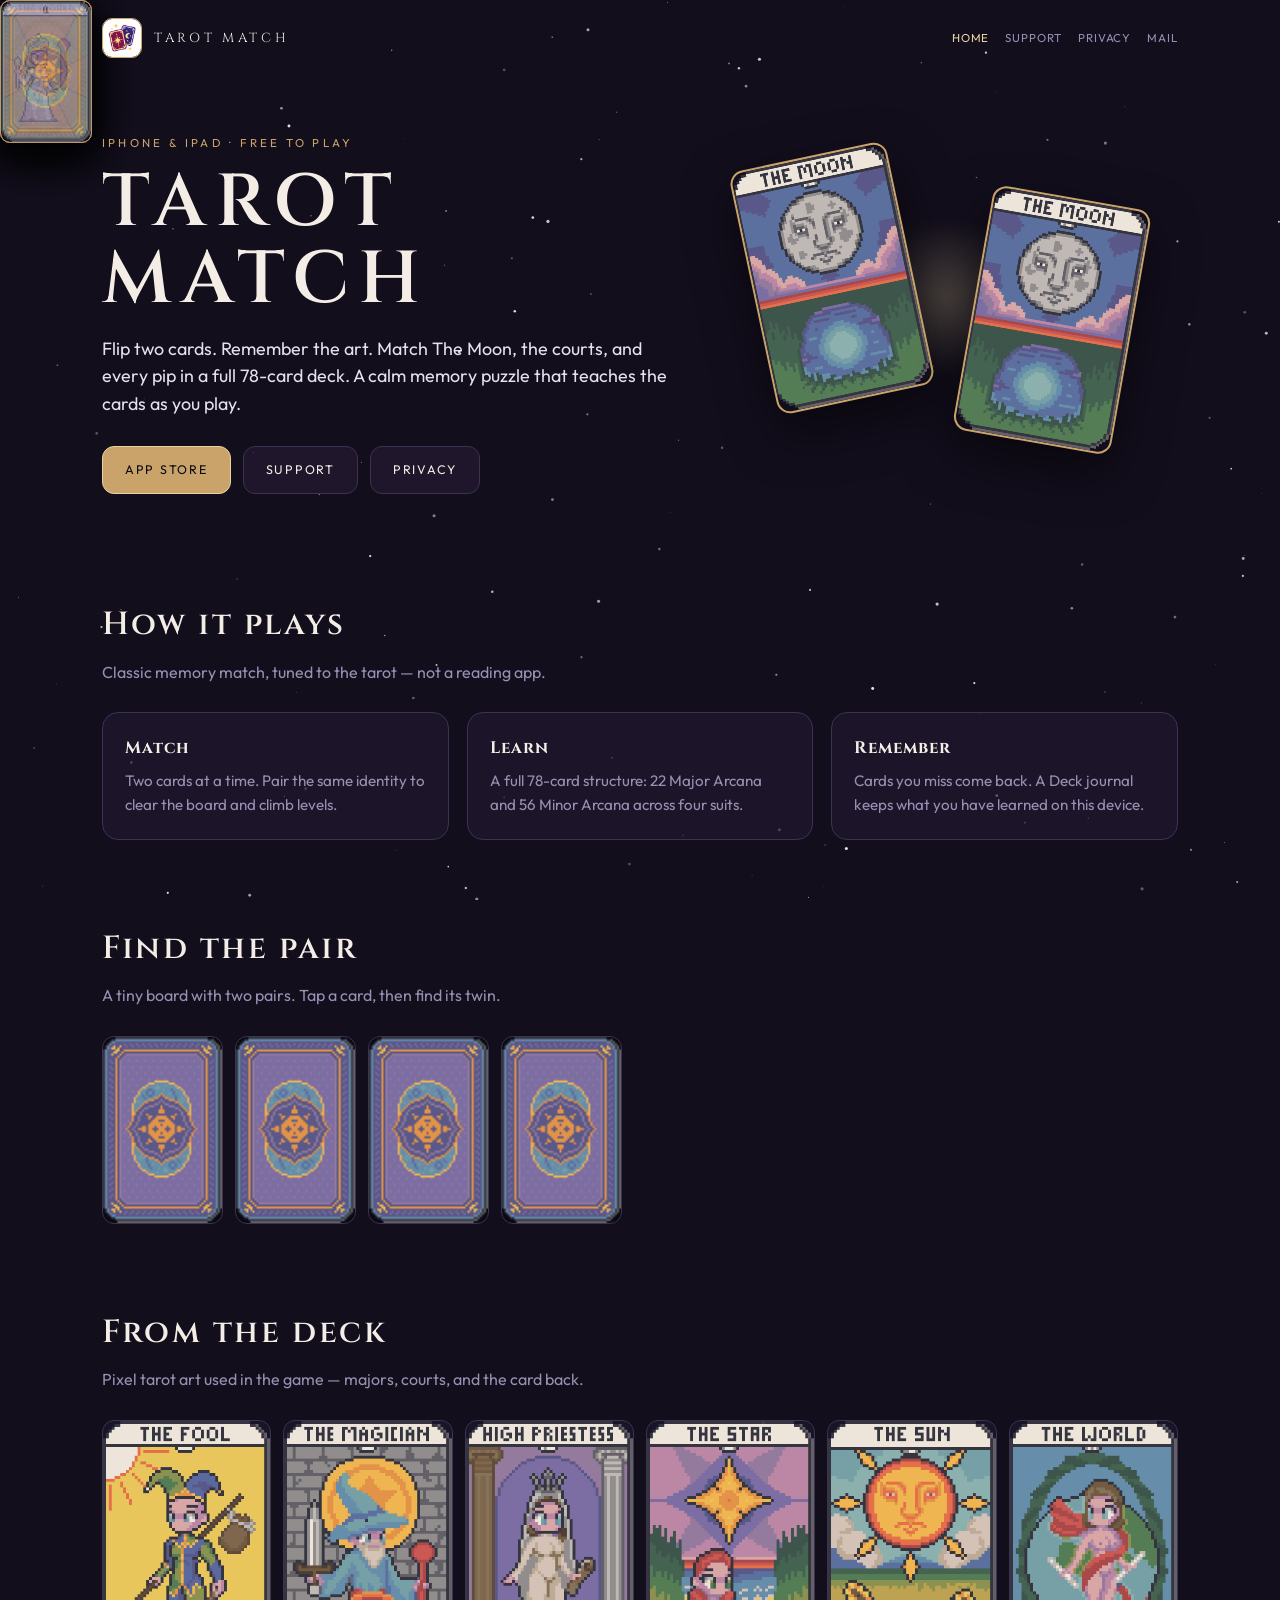
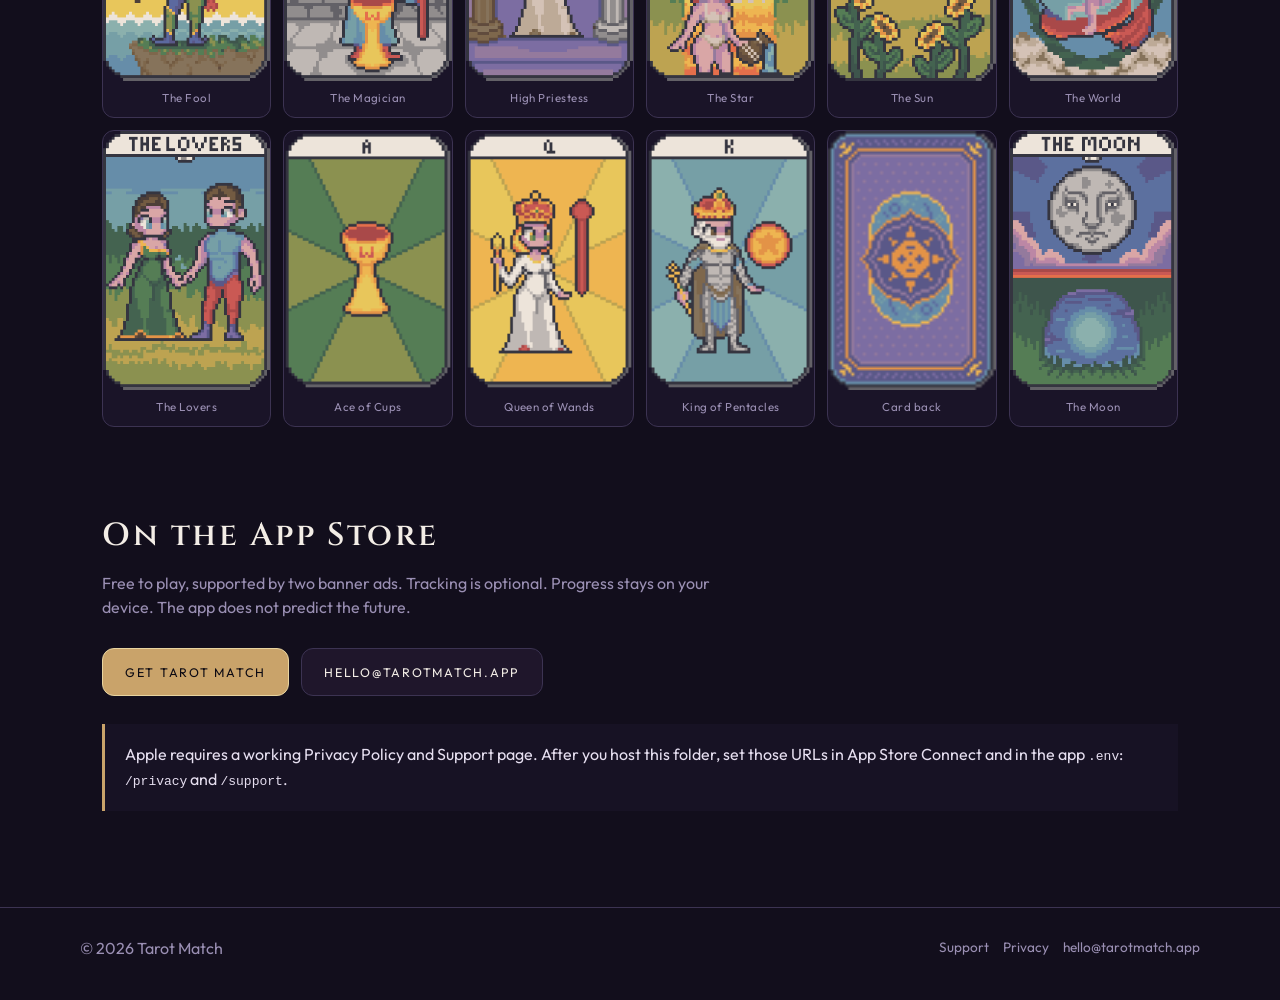
==== index.html @ 66c136fa "first commit" ====
<!DOCTYPE html>
<html lang="en" data-root="." data-page="home">
  <head>
    <meta charset="utf-8" />
    <meta name="viewport" content="width=device-width, initial-scale=1" />
    <title>Tarot Match — memory matching with a full tarot deck</title>
    <meta
      name="description"
      content="Tarot Match is a quiet memory game. Flip, remember, and pair a full 78-card tarot deck. Not fortune-telling."
    />
    <link rel="icon" href="assets/favicon.png" />
    <link rel="preconnect" href="https://fonts.googleapis.com" />
    <link rel="preconnect" href="https://fonts.gstatic.com" crossorigin />
    <link
      href="https://fonts.googleapis.com/css2?family=Cinzel:wght@500;700&family=Outfit:wght@400;500;600&display=swap"
      rel="stylesheet"
    />
    <link rel="stylesheet" href="css/style.css" />
  </head>
  <body>
    <div class="sky" aria-hidden="true">
      <canvas id="starfield"></canvas>
    </div>
    <div class="cards-sky" data-fly aria-hidden="true"></div>

    <div class="wrap">
      <header data-header></header>

      <main>
        <section class="hero">
          <div>
            <p class="kicker">iPhone &amp; iPad · free to play</p>
            <h1>TAROT MATCH</h1>
            <p class="lede">
              Flip two cards. Remember the art. Match The Moon, the courts, and every pip in a full
              78-card deck. A calm memory puzzle that teaches the cards as you play.
            </p>
            <div class="actions">
              <a class="btn btn-primary" data-app-store href="#download">App Store</a>
              <a class="btn btn-ghost" href="support/">Support</a>
              <a class="btn btn-ghost" href="privacy/">Privacy</a>
            </div>
          </div>
          <div class="hero-stage" aria-hidden="true">
            <div class="pair-glow"></div>
            <div class="pair pair-left">
              <img src="assets/cards/18_the_moon.png" alt="" />
            </div>
            <div class="pair pair-right">
              <img src="assets/cards/18_the_moon.png" alt="" />
            </div>
          </div>
        </section>

        <section class="section" id="play">
          <h2>How it plays</h2>
          <p class="sub">Classic memory match, tuned to the tarot — not a reading app.</p>
          <div class="grid-3">
            <article class="card-panel">
              <h3>Match</h3>
              <p>Two cards at a time. Pair the same identity to clear the board and climb levels.</p>
            </article>
            <article class="card-panel">
              <h3>Learn</h3>
              <p>A full 78-card structure: 22 Major Arcana and 56 Minor Arcana across four suits.</p>
            </article>
            <article class="card-panel">
              <h3>Remember</h3>
              <p>Cards you miss come back. A Deck journal keeps what you have learned on this device.</p>
            </article>
          </div>
        </section>

        <section class="section" id="try">
          <h2>Find the pair</h2>
          <p class="sub">A tiny board with two pairs. Tap a card, then find its twin.</p>
          <div class="board" data-board></div>
        </section>

        <section class="section" id="deck">
          <h2>From the deck</h2>
          <p class="sub">Pixel tarot art used in the game — majors, courts, and the card back.</p>
          <div class="gallery">
            <figure>
              <img src="assets/cards/0_the_fool.png" alt="The Fool" />
              <figcaption>The Fool</figcaption>
            </figure>
            <figure>
              <img src="assets/cards/1_the_magician.png" alt="The Magician" />
              <figcaption>The Magician</figcaption>
            </figure>
            <figure>
              <img src="assets/cards/2_high_priestess.png" alt="The High Priestess" />
              <figcaption>High Priestess</figcaption>
            </figure>
            <figure>
              <img src="assets/cards/17_the_star.png" alt="The Star" />
              <figcaption>The Star</figcaption>
            </figure>
            <figure>
              <img src="assets/cards/19_the_sun.png" alt="The Sun" />
              <figcaption>The Sun</figcaption>
            </figure>
            <figure>
              <img src="assets/cards/21_the_world.png" alt="The World" />
              <figcaption>The World</figcaption>
            </figure>
            <figure>
              <img src="assets/cards/6_the_lovers.png" alt="The Lovers" />
              <figcaption>The Lovers</figcaption>
            </figure>
            <figure>
              <img src="assets/cards/ace_of_cups.png" alt="Ace of Cups" />
              <figcaption>Ace of Cups</figcaption>
            </figure>
            <figure>
              <img src="assets/cards/queen_of_wands.png" alt="Queen of Wands" />
              <figcaption>Queen of Wands</figcaption>
            </figure>
            <figure>
              <img src="assets/cards/king_of_pentacles.png" alt="King of Pentacles" />
              <figcaption>King of Pentacles</figcaption>
            </figure>
            <figure>
              <img src="assets/cards/22_card_back.png" alt="Card back" />
              <figcaption>Card back</figcaption>
            </figure>
            <figure>
              <img src="assets/cards/18_the_moon.png" alt="The Moon" />
              <figcaption>The Moon</figcaption>
            </figure>
          </div>
        </section>

        <section class="section" id="download">
          <h2>On the App Store</h2>
          <p class="sub">
            Free to play, supported by two banner ads. Tracking is optional. Progress stays on your
            device. The app does not predict the future.
          </p>
          <div class="actions">
            <a class="btn btn-primary" data-app-store href="#download">Get Tarot Match</a>
            <a class="btn btn-ghost" href="mailto:hello@tarotmatch.app" data-email>hello@tarotmatch.app</a>
          </div>
          <div class="note">
            Apple requires a working Privacy Policy and Support page. After you host this folder,
            set those URLs in App Store Connect and in the app <code>.env</code>:
            <code>/privacy</code> and <code>/support</code>.
          </div>
        </section>
      </main>

      <footer data-footer></footer>
    </div>

    <script src="js/config.js"></script>
    <script src="js/chrome.js"></script>
    <script src="js/sky.js"></script>
    <script src="js/board.js"></script>
  </body>
</html>
---- css/style.css ----
:root {
  --bg: #120e1c;
  --veil: #1a1428;
  --surface: #241b33;
  --cream: #f3ede6;
  --moon: #e6dff0;
  --muted: #9a8fb3;
  --accent: #c9a36a;
  --spark: #e8d4a0;
  --ember: #c9847a;
  --line: #3c3352;
  --ink: #0b0912;
  --max: 1120px;
}

*,
*::before,
*::after {
  box-sizing: border-box;
}

html,
body {
  margin: 0;
  min-height: 100%;
  background: var(--bg);
  color: var(--cream);
  font-family: Outfit, 'Segoe UI', sans-serif;
  line-height: 1.55;
}

body {
  overflow-x: hidden;
}

img {
  max-width: 100%;
  display: block;
}

a {
  color: var(--accent);
  text-decoration: none;
}

a:hover {
  color: var(--spark);
}

.sky,
.cards-sky {
  position: fixed;
  inset: 0;
  pointer-events: none;
  z-index: 0;
}

#starfield {
  width: 100%;
  height: 100%;
  display: block;
}

.fly-card {
  position: absolute;
  width: min(18vw, 92px);
  aspect-ratio: 232 / 360;
  border-radius: 10px;
  overflow: hidden;
  border: 1px solid rgba(201, 163, 106, 0.45);
  box-shadow: 0 12px 40px rgba(0, 0, 0, 0.45);
  opacity: 0.55;
  animation: drift linear infinite;
}

.fly-card img {
  width: 100%;
  height: 100%;
  object-fit: cover;
}

.fly-card.match-a,
.fly-card.match-b {
  opacity: 0.95;
  z-index: 2;
  animation: none;
  transition: transform 1.1s cubic-bezier(0.22, 1, 0.36, 1), filter 0.4s ease;
}

.fly-card.paired {
  filter: drop-shadow(0 0 18px rgba(232, 212, 160, 0.85));
}

@keyframes drift {
  from {
    transform: translate3d(var(--x), 110vh, 0) rotate(var(--r0));
  }
  to {
    transform: translate3d(calc(var(--x) + var(--dx)), -24vh, 0) rotate(var(--r1));
  }
}

.wrap {
  position: relative;
  z-index: 1;
}

.nav {
  display: flex;
  align-items: center;
  justify-content: space-between;
  gap: 16px;
  max-width: var(--max);
  margin: 0 auto;
  padding: 18px 22px;
}

.brand {
  display: flex;
  align-items: center;
  gap: 12px;
  color: var(--cream);
  letter-spacing: 0.28em;
  font-family: Cinzel, Georgia, serif;
  font-size: 0.82rem;
}

.brand img {
  width: 40px;
  height: 40px;
  border-radius: 10px;
  border: 1px solid var(--accent);
}

.nav-links {
  display: flex;
  flex-wrap: wrap;
  justify-content: flex-end;
  gap: 8px 16px;
  font-size: 0.9rem;
}

.nav-links a {
  color: var(--muted);
  letter-spacing: 0.08em;
  text-transform: uppercase;
  font-size: 0.72rem;
}

.nav-links a:hover,
.nav-links a.is-active {
  color: var(--spark);
}

.hero {
  max-width: var(--max);
  margin: 0 auto;
  padding: 28px 22px 64px;
  display: grid;
  grid-template-columns: 1.1fr 0.9fr;
  gap: 48px;
  align-items: center;
}

.kicker {
  color: var(--accent);
  letter-spacing: 0.28em;
  text-transform: uppercase;
  font-size: 0.72rem;
  margin: 0 0 12px;
}

h1,
h2,
.serif {
  font-family: Cinzel, Georgia, serif;
  font-weight: 600;
}

h1 {
  font-size: clamp(2.4rem, 7vw, 4.6rem);
  letter-spacing: 0.12em;
  line-height: 1.05;
  margin: 0 0 16px;
}

.lede {
  color: var(--moon);
  font-size: 1.12rem;
  max-width: 36rem;
  margin: 0 0 28px;
}

.actions {
  display: flex;
  flex-wrap: wrap;
  gap: 12px;
}

.btn {
  display: inline-flex;
  align-items: center;
  justify-content: center;
  min-height: 48px;
  padding: 0 22px;
  border-radius: 12px;
  border: 1px solid var(--line);
  letter-spacing: 0.14em;
  text-transform: uppercase;
  font-size: 0.78rem;
}

.btn-primary {
  background: var(--accent);
  color: var(--ink);
  border-color: var(--spark);
}

.btn-primary:hover {
  color: var(--ink);
  filter: brightness(1.06);
}

.btn-ghost {
  background: rgba(36, 27, 51, 0.72);
  color: var(--cream);
}

.hero-stage {
  position: relative;
  min-height: 420px;
}

.pair {
  position: absolute;
  width: min(42%, 160px);
  aspect-ratio: 232 / 360;
  border-radius: 14px;
  overflow: hidden;
  border: 2px solid var(--accent);
  box-shadow: 0 20px 50px rgba(0, 0, 0, 0.5);
}

.pair img {
  width: 100%;
  height: 100%;
  object-fit: cover;
}

.pair-left {
  left: 8%;
  top: 12%;
  transform: rotate(-12deg);
  animation: floaty 5.5s ease-in-out infinite;
}

.pair-right {
  right: 10%;
  top: 22%;
  transform: rotate(10deg);
  animation: floaty 6.2s ease-in-out infinite reverse;
}

.pair-glow {
  position: absolute;
  left: 50%;
  top: 46%;
  width: 160px;
  height: 160px;
  transform: translate(-50%, -50%);
  background: radial-gradient(circle, rgba(232, 212, 160, 0.28), transparent 70%);
  filter: blur(8px);
}

@keyframes floaty {
  0%,
  100% {
    translate: 0 0;
  }
  50% {
    translate: 0 -12px;
  }
}

.section {
  max-width: var(--max);
  margin: 0 auto;
  padding: 12px 22px 72px;
}

.section h2 {
  font-size: clamp(1.4rem, 3vw, 2rem);
  letter-spacing: 0.08em;
  margin: 0 0 10px;
}

.section p.sub {
  color: var(--muted);
  margin: 0 0 28px;
  max-width: 40rem;
}

.grid-3 {
  display: grid;
  grid-template-columns: repeat(3, 1fr);
  gap: 18px;
}

.card-panel {
  background: rgba(36, 27, 51, 0.62);
  border: 1px solid var(--line);
  border-radius: 16px;
  padding: 22px;
}

.card-panel h3 {
  margin: 0 0 8px;
  font-family: Cinzel, Georgia, serif;
  letter-spacing: 0.06em;
  font-size: 1.05rem;
}

.card-panel p {
  margin: 0;
  color: var(--muted);
  font-size: 0.95rem;
}

.gallery {
  display: grid;
  grid-template-columns: repeat(6, 1fr);
  gap: 12px;
}

.gallery figure {
  margin: 0;
  border-radius: 12px;
  overflow: hidden;
  border: 1px solid var(--line);
  background: var(--veil);
}

.gallery img {
  width: 100%;
  aspect-ratio: 232 / 360;
  object-fit: cover;
}

.gallery figcaption {
  padding: 8px 8px 10px;
  text-align: center;
  color: var(--muted);
  font-size: 0.72rem;
  letter-spacing: 0.04em;
}

.board {
  display: grid;
  grid-template-columns: repeat(4, minmax(0, 1fr));
  gap: 12px;
  max-width: 520px;
}

.tile {
  aspect-ratio: 232 / 360;
  border-radius: 12px;
  overflow: hidden;
  border: 1px solid var(--line);
  background: var(--ink);
  cursor: pointer;
  padding: 0;
}

.tile img {
  width: 100%;
  height: 100%;
  object-fit: cover;
  pointer-events: none;
}

.tile.matched {
  box-shadow: 0 0 0 2px var(--accent);
}

.note {
  margin-top: 28px;
  padding: 18px 20px;
  border-left: 3px solid var(--accent);
  background: rgba(26, 20, 40, 0.7);
  color: var(--moon);
}

.legal {
  max-width: 760px;
  margin: 0 auto;
  padding: 12px 22px 88px;
}

.legal h1 {
  font-size: clamp(1.8rem, 5vw, 2.6rem);
  letter-spacing: 0.08em;
}

.legal h2 {
  margin-top: 2rem;
  font-size: 1.15rem;
  letter-spacing: 0.06em;
}

.legal p,
.legal li {
  color: var(--moon);
}

.legal ul {
  padding-left: 1.2rem;
}

.mail {
  display: inline-block;
  margin-top: 8px;
  padding: 10px 14px;
  border: 1px solid var(--line);
  border-radius: 10px;
  background: var(--surface);
  color: var(--spark);
}

footer {
  border-top: 1px solid var(--line);
  margin-top: 24px;
  padding: 28px 22px 40px;
  color: var(--muted);
}

.foot {
  max-width: var(--max);
  margin: 0 auto;
  display: flex;
  flex-wrap: wrap;
  gap: 12px 24px;
  justify-content: space-between;
  align-items: center;
}

.foot nav {
  display: flex;
  flex-wrap: wrap;
  gap: 14px;
}

.foot a {
  color: var(--muted);
  font-size: 0.85rem;
}

@media (max-width: 860px) {
  .hero,
  .grid-3 {
    grid-template-columns: 1fr;
  }

  .hero-stage {
    min-height: 300px;
    order: -1;
  }

  .gallery {
    grid-template-columns: repeat(3, 1fr);
  }

  .board {
    grid-template-columns: repeat(4, 1fr);
    max-width: 100%;
  }
}

@media (max-width: 520px) {
  .nav {
    flex-direction: column;
    align-items: flex-start;
  }

  .gallery {
    grid-template-columns: repeat(2, 1fr);
  }

  .fly-card {
    width: 58px;
  }
}

@media (prefers-reduced-motion: reduce) {
  .fly-card,
  .pair-left,
  .pair-right {
    animation: none !important;
  }
}
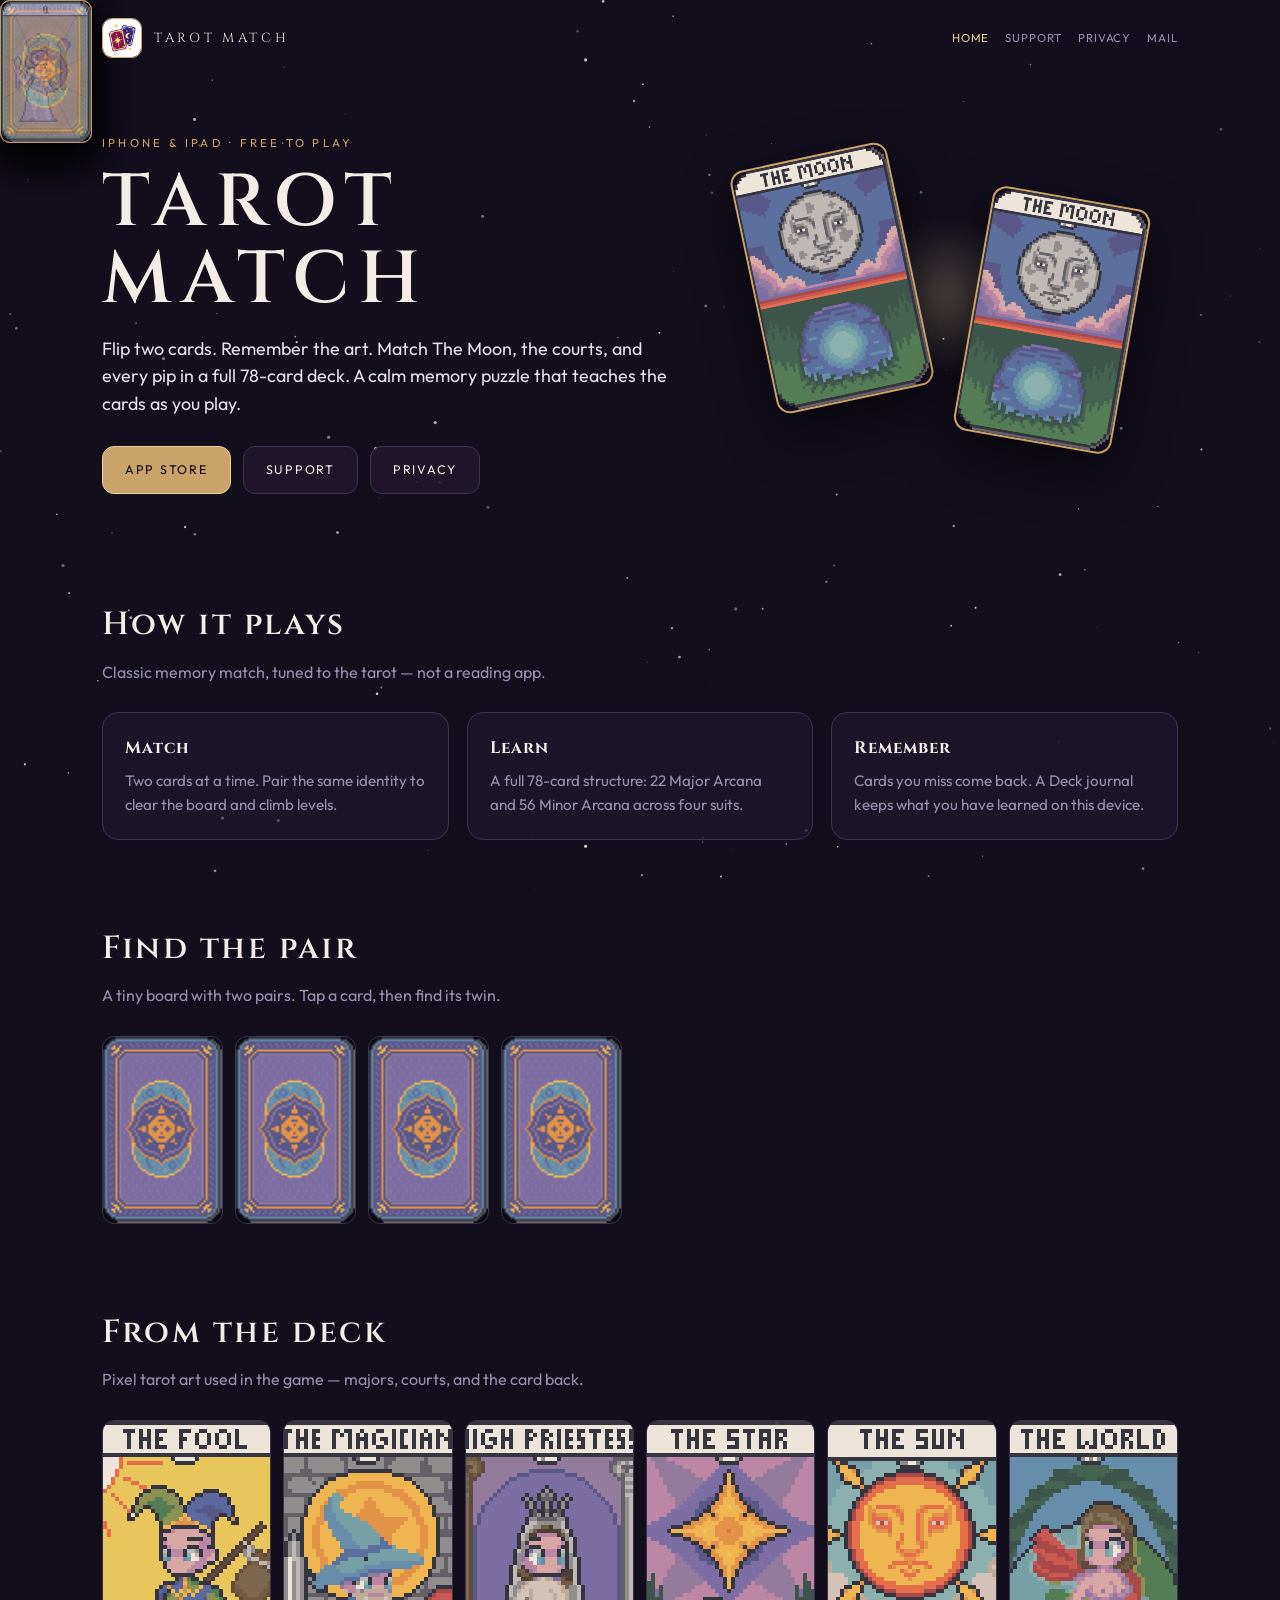
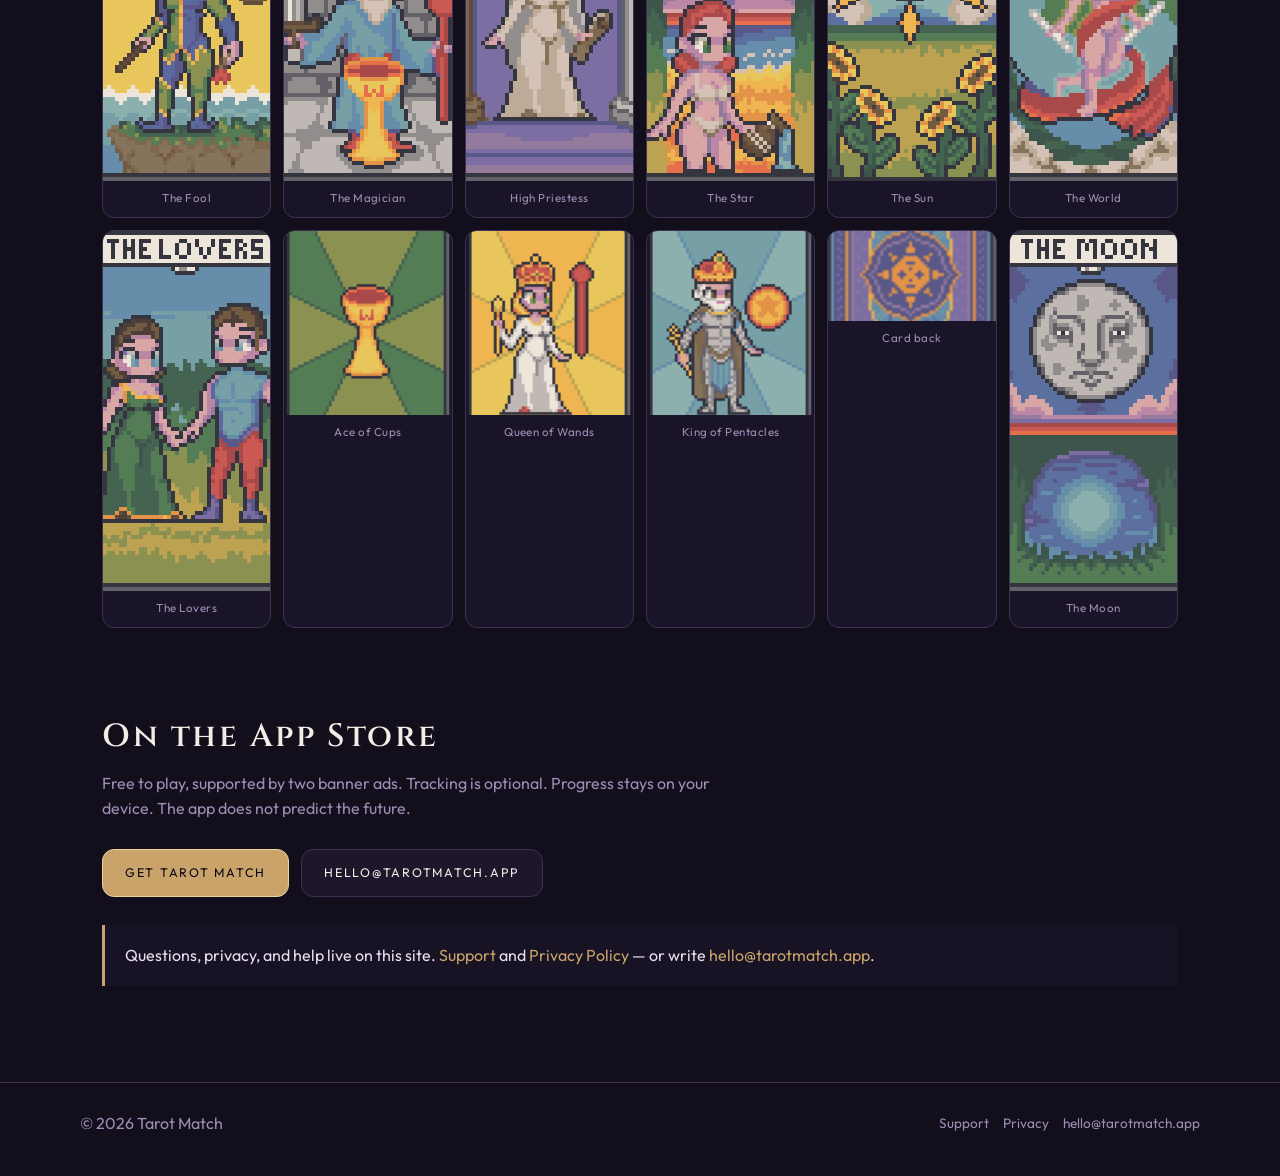
==== commit 33895b6d: "commit 2" ====
--- a/index.html
+++ b/index.html
@@ -3,12 +3,39 @@
   <head>
     <meta charset="utf-8" />
     <meta name="viewport" content="width=device-width, initial-scale=1" />
-    <title>Tarot Match — memory matching with a full tarot deck</title>
+    <title>Tarot Match — 78-card tarot memory game for iPhone</title>
     <meta
       name="description"
-      content="Tarot Match is a quiet memory game. Flip, remember, and pair a full 78-card tarot deck. Not fortune-telling."
-    />
-    <link rel="icon" href="assets/favicon.png" />
+      content="Tarot Match is a free iOS memory game. Flip two cards, remember the art, and match a full 78-card tarot deck. Not fortune-telling. Progress stays on your device."
+    />
+    <meta name="robots" content="index,follow,max-image-preview:large" />
+    <meta name="author" content="Tarot Match" />
+    <meta name="theme-color" content="#120E1C" />
+    <meta name="application-name" content="Tarot Match" />
+    <meta name="apple-mobile-web-app-title" content="Tarot Match" />
+    <link rel="canonical" href="https://tarotmatch-iota.vercel.app/" />
+    <link rel="icon" href="https://tarotmatch-iota.vercel.app/assets/favicon.png" type="image/png" sizes="482x485" />
+    <link rel="apple-touch-icon" href="https://tarotmatch-iota.vercel.app/assets/icon.png" />
+    <meta property="og:type" content="website" />
+    <meta property="og:site_name" content="Tarot Match" />
+    <meta property="og:locale" content="en_US" />
+    <meta property="og:url" content="https://tarotmatch-iota.vercel.app/" />
+    <meta property="og:title" content="Tarot Match — 78-card tarot memory game for iPhone" />
+    <meta
+      property="og:description"
+      content="Flip, remember, and pair majors, courts, and pips. A calm iOS memory puzzle that teaches the tarot as you play."
+    />
+    <meta property="og:image" content="https://tarotmatch-iota.vercel.app/assets/icon.png" />
+    <meta property="og:image:alt" content="Tarot Match app icon" />
+    <meta property="og:image:width" content="482" />
+    <meta property="og:image:height" content="485" />
+    <meta name="twitter:card" content="summary" />
+    <meta name="twitter:title" content="Tarot Match — 78-card tarot memory game" />
+    <meta
+      name="twitter:description"
+      content="Free iOS memory matching with a full tarot deck. Not a reading app."
+    />
+    <meta name="twitter:image" content="https://tarotmatch-iota.vercel.app/assets/icon.png" />
     <link rel="preconnect" href="https://fonts.googleapis.com" />
     <link rel="preconnect" href="https://fonts.gstatic.com" crossorigin />
     <link
@@ -16,6 +43,39 @@
       rel="stylesheet"
     />
     <link rel="stylesheet" href="css/style.css" />
+    <script type="application/ld+json">
+      {
+        "@context": "https://schema.org",
+        "@graph": [
+          {
+            "@type": "WebSite",
+            "name": "Tarot Match",
+            "url": "https://tarotmatch-iota.vercel.app/",
+            "description": "Official site for Tarot Match, a free iOS memory game with a full 78-card tarot deck.",
+            "publisher": { "@id": "https://tarotmatch-iota.vercel.app/#org" }
+          },
+          {
+            "@type": "Organization",
+            "@id": "https://tarotmatch-iota.vercel.app/#org",
+            "name": "Tarot Match",
+            "url": "https://tarotmatch-iota.vercel.app/",
+            "email": "hello@tarotmatch.app",
+            "logo": "https://tarotmatch-iota.vercel.app/assets/icon.png"
+          },
+          {
+            "@type": "SoftwareApplication",
+            "name": "Tarot Match",
+            "applicationCategory": "GameApplication",
+            "operatingSystem": "iOS",
+            "url": "https://tarotmatch-iota.vercel.app/",
+            "image": "https://tarotmatch-iota.vercel.app/assets/icon.png",
+            "description": "A memory matching game that uses a full 78-card tarot deck. Not fortune-telling.",
+            "offers": { "@type": "Offer", "price": "0", "priceCurrency": "USD" },
+            "publisher": { "@id": "https://tarotmatch-iota.vercel.app/#org" }
+          }
+        ]
+      }
+    </script>
   </head>
   <body>
     <div class="sky" aria-hidden="true">
@@ -44,10 +104,10 @@
           <div class="hero-stage" aria-hidden="true">
             <div class="pair-glow"></div>
             <div class="pair pair-left">
-              <img src="assets/cards/18_the_moon.png" alt="" />
+              <img src="assets/cards/18_the_moon.png" alt="" width="232" height="360" />
             </div>
             <div class="pair pair-right">
-              <img src="assets/cards/18_the_moon.png" alt="" />
+              <img src="assets/cards/18_the_moon.png" alt="" width="232" height="360" />
             </div>
           </div>
         </section>
@@ -82,51 +142,51 @@
           <p class="sub">Pixel tarot art used in the game — majors, courts, and the card back.</p>
           <div class="gallery">
             <figure>
-              <img src="assets/cards/0_the_fool.png" alt="The Fool" />
+              <img src="assets/cards/0_the_fool.png" alt="The Fool tarot card from Tarot Match" width="232" height="360" />
               <figcaption>The Fool</figcaption>
             </figure>
             <figure>
-              <img src="assets/cards/1_the_magician.png" alt="The Magician" />
+              <img src="assets/cards/1_the_magician.png" alt="The Magician tarot card from Tarot Match" width="232" height="360" />
               <figcaption>The Magician</figcaption>
             </figure>
             <figure>
-              <img src="assets/cards/2_high_priestess.png" alt="The High Priestess" />
+              <img src="assets/cards/2_high_priestess.png" alt="The High Priestess tarot card from Tarot Match" width="232" height="360" />
               <figcaption>High Priestess</figcaption>
             </figure>
             <figure>
-              <img src="assets/cards/17_the_star.png" alt="The Star" />
+              <img src="assets/cards/17_the_star.png" alt="The Star tarot card from Tarot Match" width="232" height="360" />
               <figcaption>The Star</figcaption>
             </figure>
             <figure>
-              <img src="assets/cards/19_the_sun.png" alt="The Sun" />
+              <img src="assets/cards/19_the_sun.png" alt="The Sun tarot card from Tarot Match" width="232" height="360" />
               <figcaption>The Sun</figcaption>
             </figure>
             <figure>
-              <img src="assets/cards/21_the_world.png" alt="The World" />
+              <img src="assets/cards/21_the_world.png" alt="The World tarot card from Tarot Match" width="232" height="360" />
               <figcaption>The World</figcaption>
             </figure>
             <figure>
-              <img src="assets/cards/6_the_lovers.png" alt="The Lovers" />
+              <img src="assets/cards/6_the_lovers.png" alt="The Lovers tarot card from Tarot Match" width="232" height="360" />
               <figcaption>The Lovers</figcaption>
             </figure>
             <figure>
-              <img src="assets/cards/ace_of_cups.png" alt="Ace of Cups" />
+              <img src="assets/cards/ace_of_cups.png" alt="Ace of Cups tarot card from Tarot Match" width="120" height="184" />
               <figcaption>Ace of Cups</figcaption>
             </figure>
             <figure>
-              <img src="assets/cards/queen_of_wands.png" alt="Queen of Wands" />
+              <img src="assets/cards/queen_of_wands.png" alt="Queen of Wands tarot card from Tarot Match" width="120" height="184" />
               <figcaption>Queen of Wands</figcaption>
             </figure>
             <figure>
-              <img src="assets/cards/king_of_pentacles.png" alt="King of Pentacles" />
+              <img src="assets/cards/king_of_pentacles.png" alt="King of Pentacles tarot card from Tarot Match" width="120" height="184" />
               <figcaption>King of Pentacles</figcaption>
             </figure>
             <figure>
-              <img src="assets/cards/22_card_back.png" alt="Card back" />
+              <img src="assets/cards/22_card_back.png" alt="Tarot Match card back" width="58" height="90" />
               <figcaption>Card back</figcaption>
             </figure>
             <figure>
-              <img src="assets/cards/18_the_moon.png" alt="The Moon" />
+              <img src="assets/cards/18_the_moon.png" alt="The Moon tarot card from Tarot Match" width="232" height="360" />
               <figcaption>The Moon</figcaption>
             </figure>
           </div>
@@ -143,9 +203,12 @@
             <a class="btn btn-ghost" href="mailto:hello@tarotmatch.app" data-email>hello@tarotmatch.app</a>
           </div>
           <div class="note">
-            Apple requires a working Privacy Policy and Support page. After you host this folder,
-            set those URLs in App Store Connect and in the app <code>.env</code>:
-            <code>/privacy</code> and <code>/support</code>.
+            Questions, privacy, and help live on this site.
+            <a href="support/">Support</a>
+            and
+            <a href="privacy/">Privacy Policy</a>
+            — or write
+            <a href="mailto:hello@tarotmatch.app" data-email>hello@tarotmatch.app</a>.
           </div>
         </section>
       </main>
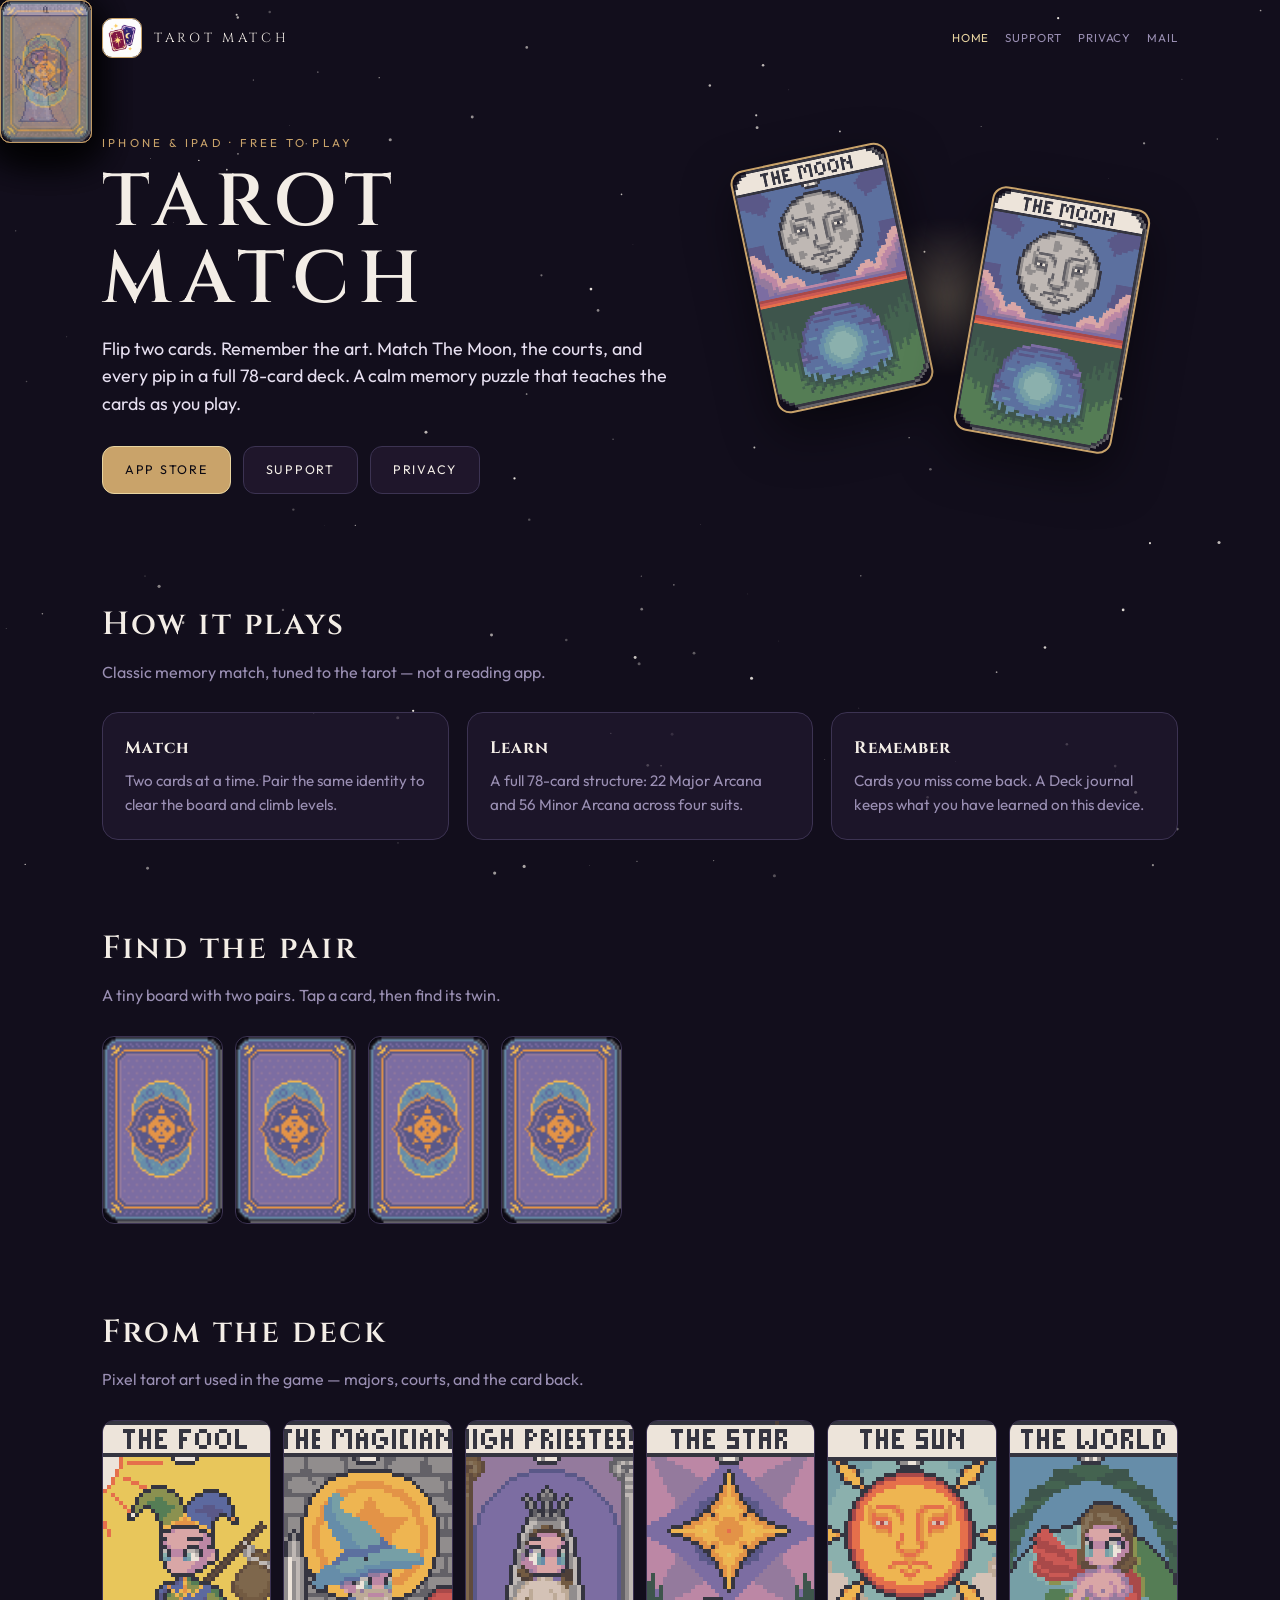
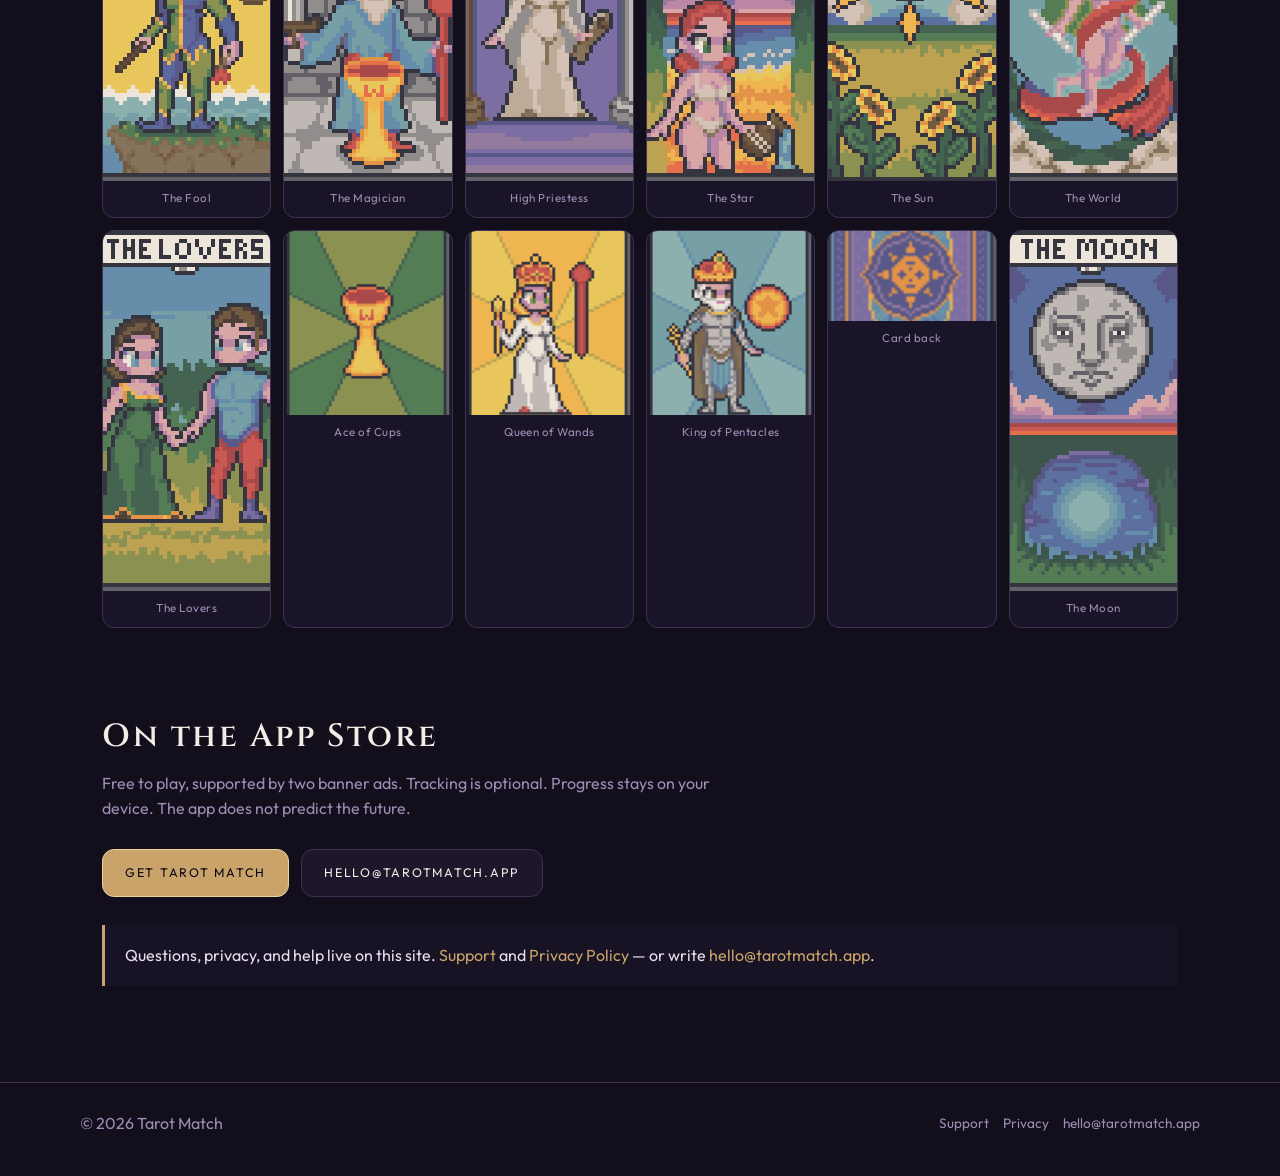
==== commit 4915dff7: "commit 21" ====
--- a/index.html
+++ b/index.html
@@ -59,7 +59,7 @@
             "@id": "https://tarotmatch-iota.vercel.app/#org",
             "name": "Tarot Match",
             "url": "https://tarotmatch-iota.vercel.app/",
-            "email": "hello@tarotmatch.app",
+            "email": "bohdankvtdev@gmail.com",
             "logo": "https://tarotmatch-iota.vercel.app/assets/icon.png"
           },
           {
@@ -200,7 +200,7 @@
           </p>
           <div class="actions">
             <a class="btn btn-primary" data-app-store href="#download">Get Tarot Match</a>
-            <a class="btn btn-ghost" href="mailto:hello@tarotmatch.app" data-email>hello@tarotmatch.app</a>
+            <a class="btn btn-ghost" href="mailto:bohdankvtdev@gmail.com" data-email>bohdankvtdev@gmail.com</a>
           </div>
           <div class="note">
             Questions, privacy, and help live on this site.
@@ -208,7 +208,7 @@
             and
             <a href="privacy/">Privacy Policy</a>
             — or write
-            <a href="mailto:hello@tarotmatch.app" data-email>hello@tarotmatch.app</a>.
+            <a href="mailto:bohdankvtdev@gmail.com" data-email>bohdankvtdev@gmail.com</a>.
           </div>
         </section>
       </main>
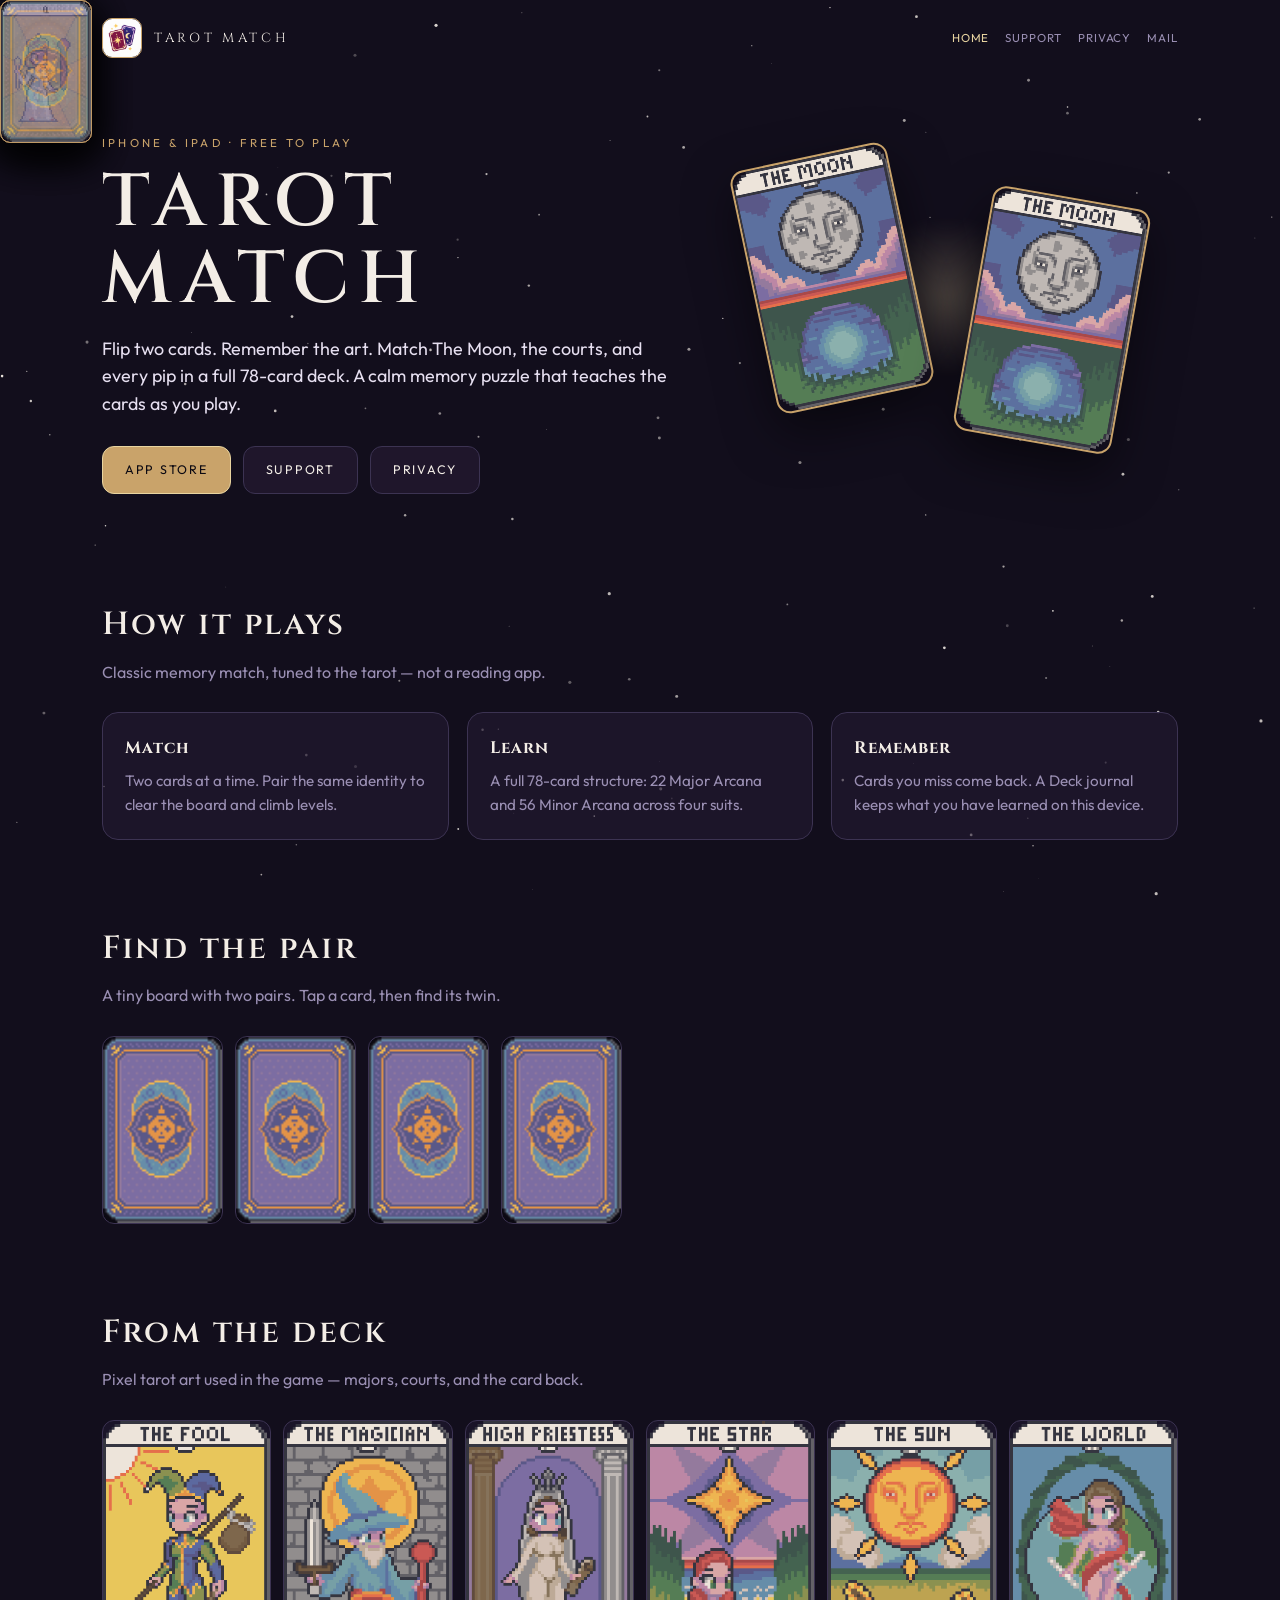
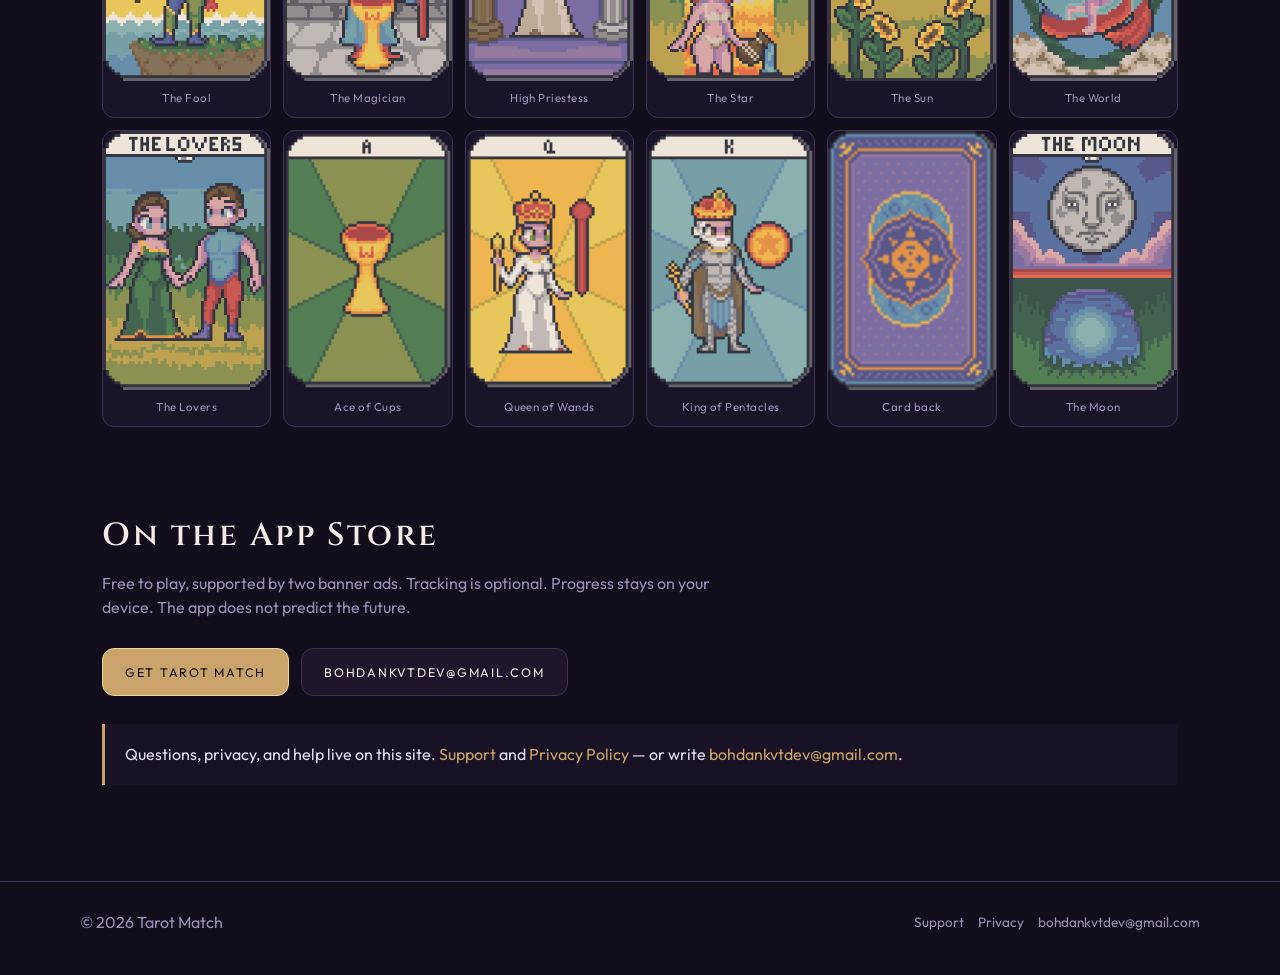
==== commit 293fa3a2: "commit 21345" ====
--- a/index.html
+++ b/index.html
@@ -42,6 +42,7 @@
       href="https://fonts.googleapis.com/css2?family=Cinzel:wght@500;700&family=Outfit:wght@400;500;600&display=swap"
       rel="stylesheet"
     />
+    
     <link rel="stylesheet" href="css/style.css" />
     <script type="application/ld+json">
       {
--- a/css/style.css
+++ b/css/style.css
@@ -35,6 +35,7 @@
 
 img {
   max-width: 100%;
+  height: auto;
   display: block;
 }
 
@@ -328,12 +329,15 @@
 
 .gallery {
   display: grid;
-  grid-template-columns: repeat(6, 1fr);
+  grid-template-columns: repeat(6, minmax(0, 1fr));
   gap: 12px;
 }
 
 .gallery figure {
   margin: 0;
+  min-width: 0;
+  display: flex;
+  flex-direction: column;
   border-radius: 12px;
   overflow: hidden;
   border: 1px solid var(--line);
@@ -342,6 +346,7 @@
 
 .gallery img {
   width: 100%;
+  height: auto;
   aspect-ratio: 232 / 360;
   object-fit: cover;
 }
@@ -466,7 +471,7 @@
   }
 
   .gallery {
-    grid-template-columns: repeat(3, 1fr);
+    grid-template-columns: repeat(3, minmax(0, 1fr));
   }
 
   .board {
@@ -482,7 +487,7 @@
   }
 
   .gallery {
-    grid-template-columns: repeat(2, 1fr);
+    grid-template-columns: repeat(2, minmax(0, 1fr));
   }
 
   .fly-card {
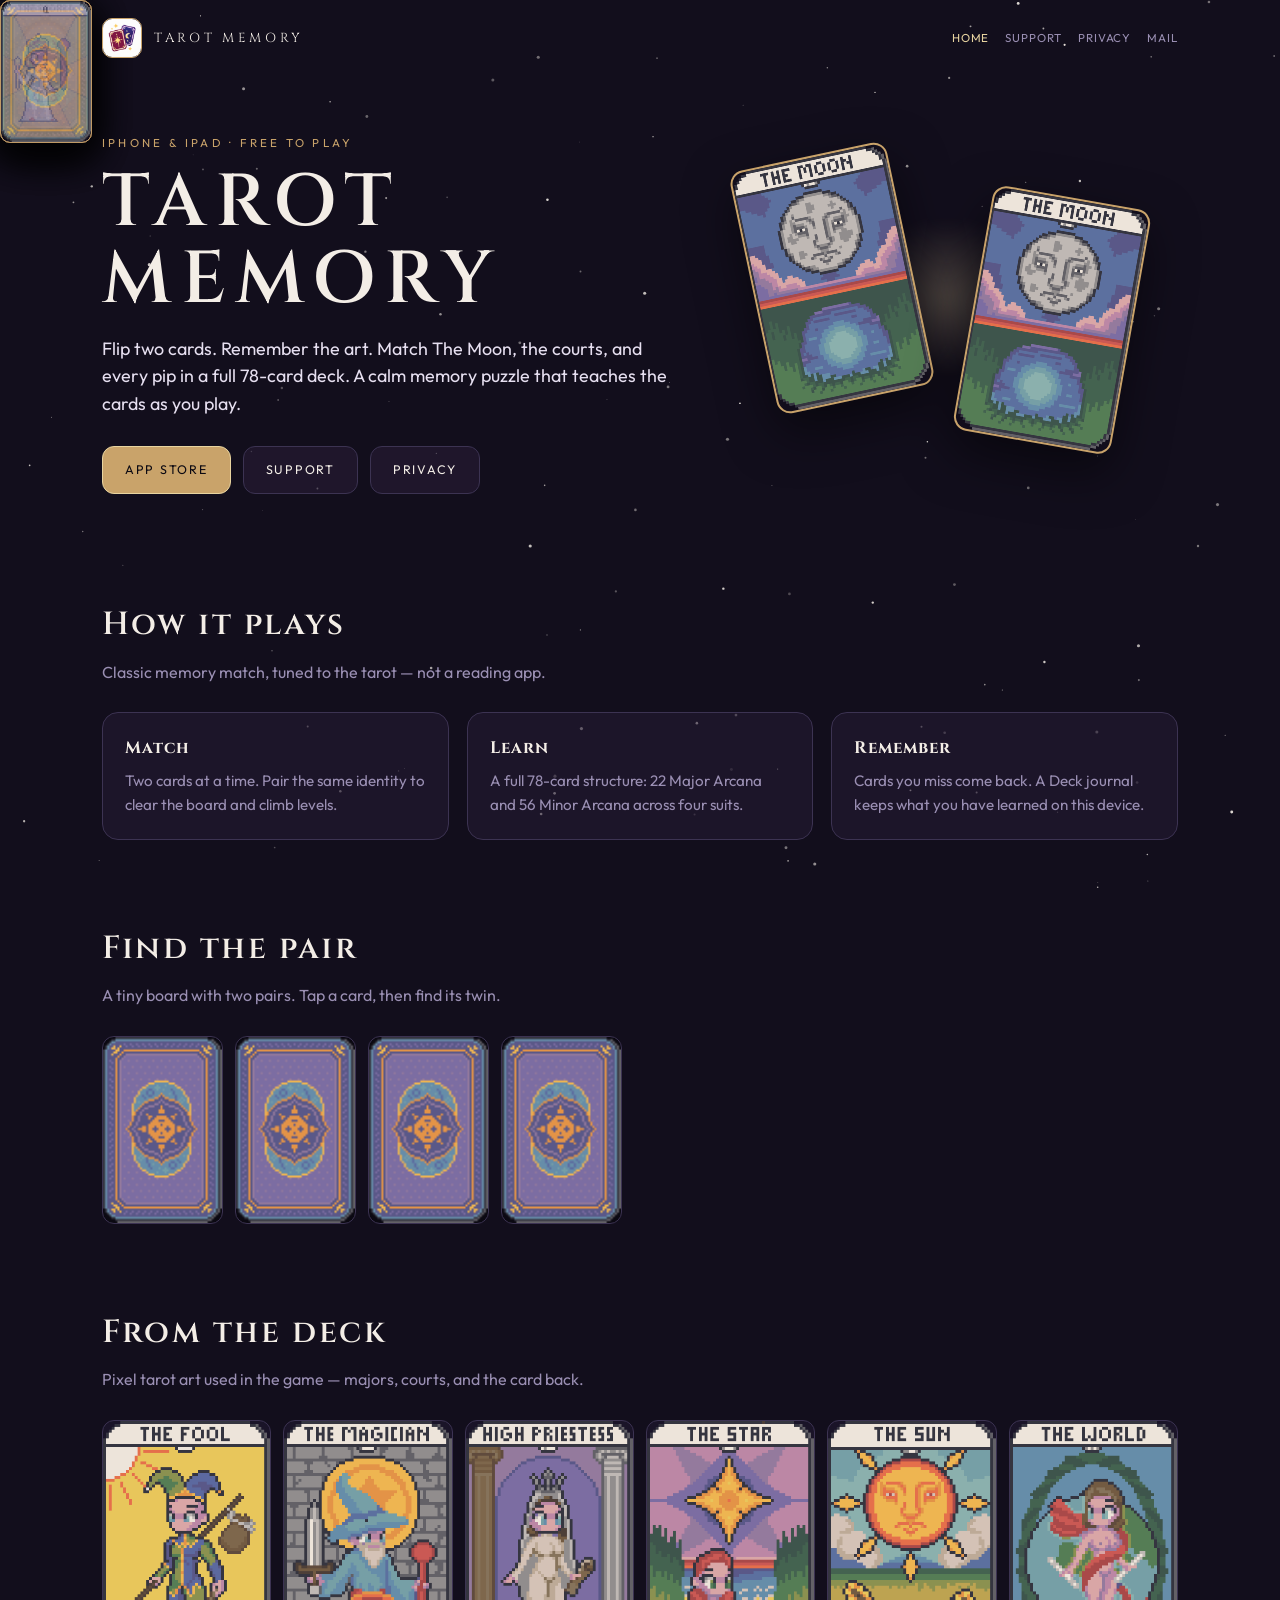
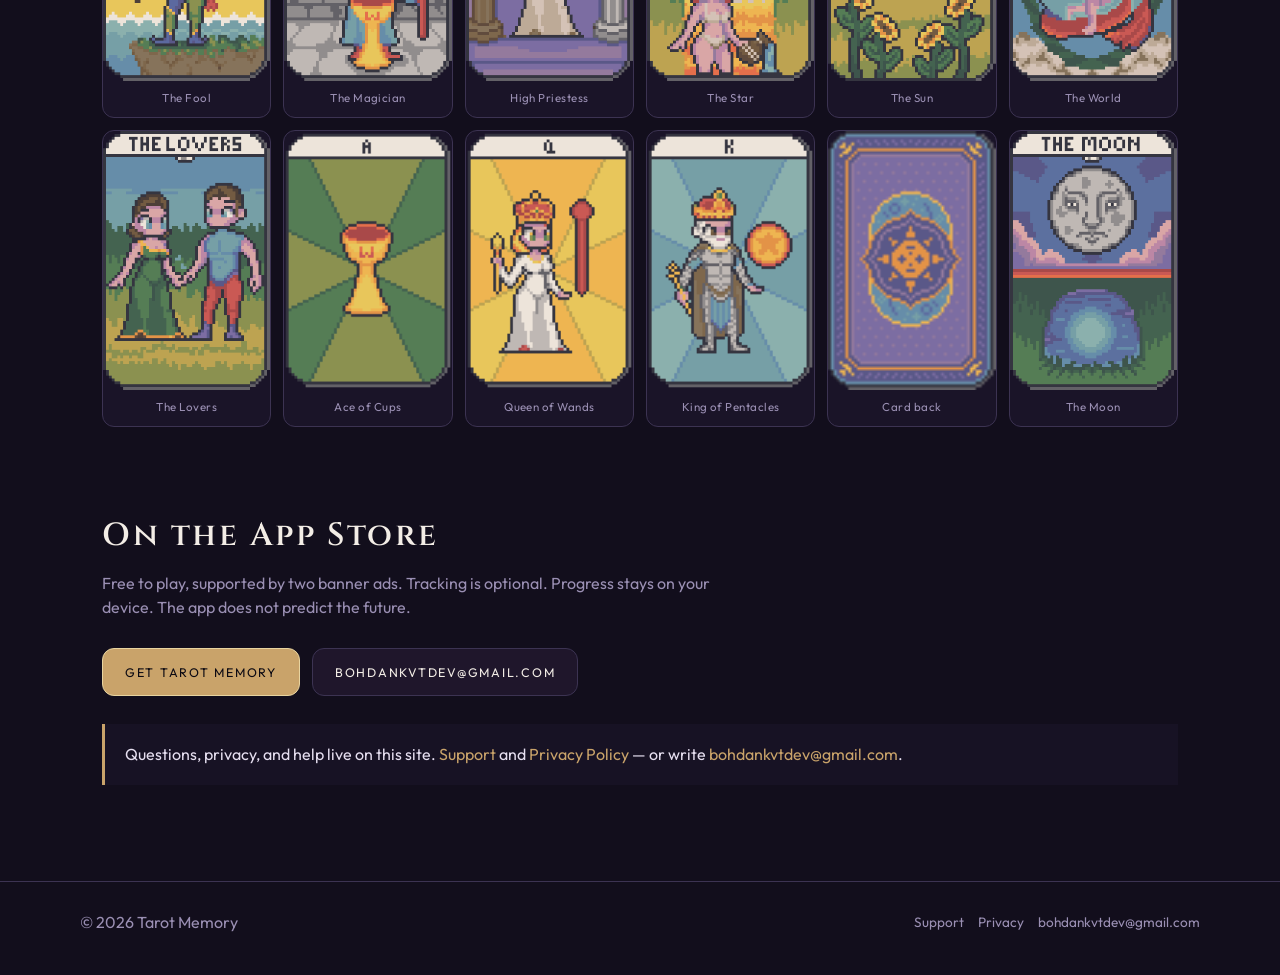
==== commit 3684f807: "commit 213451" ====
--- a/index.html
+++ b/index.html
@@ -3,34 +3,34 @@
   <head>
     <meta charset="utf-8" />
     <meta name="viewport" content="width=device-width, initial-scale=1" />
-    <title>Tarot Match — 78-card tarot memory game for iPhone</title>
+    <title>Tarot Memory — 78-card tarot memory game for iPhone</title>
     <meta
       name="description"
-      content="Tarot Match is a free iOS memory game. Flip two cards, remember the art, and match a full 78-card tarot deck. Not fortune-telling. Progress stays on your device."
+      content="Tarot Memory is a free iOS memory game. Flip two cards, remember the art, and match a full 78-card tarot deck. Not fortune-telling. Progress stays on your device."
     />
     <meta name="robots" content="index,follow,max-image-preview:large" />
-    <meta name="author" content="Tarot Match" />
+    <meta name="author" content="Tarot Memory" />
     <meta name="theme-color" content="#120E1C" />
-    <meta name="application-name" content="Tarot Match" />
-    <meta name="apple-mobile-web-app-title" content="Tarot Match" />
+    <meta name="application-name" content="Tarot Memory" />
+    <meta name="apple-mobile-web-app-title" content="Tarot Memory" />
     <link rel="canonical" href="https://tarotmatch-iota.vercel.app/" />
     <link rel="icon" href="https://tarotmatch-iota.vercel.app/assets/favicon.png" type="image/png" sizes="482x485" />
     <link rel="apple-touch-icon" href="https://tarotmatch-iota.vercel.app/assets/icon.png" />
     <meta property="og:type" content="website" />
-    <meta property="og:site_name" content="Tarot Match" />
+    <meta property="og:site_name" content="Tarot Memory" />
     <meta property="og:locale" content="en_US" />
     <meta property="og:url" content="https://tarotmatch-iota.vercel.app/" />
-    <meta property="og:title" content="Tarot Match — 78-card tarot memory game for iPhone" />
+    <meta property="og:title" content="Tarot Memory — 78-card tarot memory game for iPhone" />
     <meta
       property="og:description"
       content="Flip, remember, and pair majors, courts, and pips. A calm iOS memory puzzle that teaches the tarot as you play."
     />
     <meta property="og:image" content="https://tarotmatch-iota.vercel.app/assets/icon.png" />
-    <meta property="og:image:alt" content="Tarot Match app icon" />
+    <meta property="og:image:alt" content="Tarot Memory app icon" />
     <meta property="og:image:width" content="482" />
     <meta property="og:image:height" content="485" />
     <meta name="twitter:card" content="summary" />
-    <meta name="twitter:title" content="Tarot Match — 78-card tarot memory game" />
+    <meta name="twitter:title" content="Tarot Memory — 78-card tarot memory game" />
     <meta
       name="twitter:description"
       content="Free iOS memory matching with a full tarot deck. Not a reading app."
@@ -50,22 +50,22 @@
         "@graph": [
           {
             "@type": "WebSite",
-            "name": "Tarot Match",
+            "name": "Tarot Memory",
             "url": "https://tarotmatch-iota.vercel.app/",
-            "description": "Official site for Tarot Match, a free iOS memory game with a full 78-card tarot deck.",
+            "description": "Official site for Tarot Memory, a free iOS memory game with a full 78-card tarot deck.",
             "publisher": { "@id": "https://tarotmatch-iota.vercel.app/#org" }
           },
           {
             "@type": "Organization",
             "@id": "https://tarotmatch-iota.vercel.app/#org",
-            "name": "Tarot Match",
+            "name": "Tarot Memory",
             "url": "https://tarotmatch-iota.vercel.app/",
             "email": "bohdankvtdev@gmail.com",
             "logo": "https://tarotmatch-iota.vercel.app/assets/icon.png"
           },
           {
             "@type": "SoftwareApplication",
-            "name": "Tarot Match",
+            "name": "Tarot Memory",
             "applicationCategory": "GameApplication",
             "operatingSystem": "iOS",
             "url": "https://tarotmatch-iota.vercel.app/",
@@ -91,7 +91,7 @@
         <section class="hero">
           <div>
             <p class="kicker">iPhone &amp; iPad · free to play</p>
-            <h1>TAROT MATCH</h1>
+            <h1>TAROT MEMORY</h1>
             <p class="lede">
               Flip two cards. Remember the art. Match The Moon, the courts, and every pip in a full
               78-card deck. A calm memory puzzle that teaches the cards as you play.
@@ -143,51 +143,51 @@
           <p class="sub">Pixel tarot art used in the game — majors, courts, and the card back.</p>
           <div class="gallery">
             <figure>
-              <img src="assets/cards/0_the_fool.png" alt="The Fool tarot card from Tarot Match" width="232" height="360" />
+              <img src="assets/cards/0_the_fool.png" alt="The Fool tarot card from Tarot Memory" width="232" height="360" />
               <figcaption>The Fool</figcaption>
             </figure>
             <figure>
-              <img src="assets/cards/1_the_magician.png" alt="The Magician tarot card from Tarot Match" width="232" height="360" />
+              <img src="assets/cards/1_the_magician.png" alt="The Magician tarot card from Tarot Memory" width="232" height="360" />
               <figcaption>The Magician</figcaption>
             </figure>
             <figure>
-              <img src="assets/cards/2_high_priestess.png" alt="The High Priestess tarot card from Tarot Match" width="232" height="360" />
+              <img src="assets/cards/2_high_priestess.png" alt="The High Priestess tarot card from Tarot Memory" width="232" height="360" />
               <figcaption>High Priestess</figcaption>
             </figure>
             <figure>
-              <img src="assets/cards/17_the_star.png" alt="The Star tarot card from Tarot Match" width="232" height="360" />
+              <img src="assets/cards/17_the_star.png" alt="The Star tarot card from Tarot Memory" width="232" height="360" />
               <figcaption>The Star</figcaption>
             </figure>
             <figure>
-              <img src="assets/cards/19_the_sun.png" alt="The Sun tarot card from Tarot Match" width="232" height="360" />
+              <img src="assets/cards/19_the_sun.png" alt="The Sun tarot card from Tarot Memory" width="232" height="360" />
               <figcaption>The Sun</figcaption>
             </figure>
             <figure>
-              <img src="assets/cards/21_the_world.png" alt="The World tarot card from Tarot Match" width="232" height="360" />
+              <img src="assets/cards/21_the_world.png" alt="The World tarot card from Tarot Memory" width="232" height="360" />
               <figcaption>The World</figcaption>
             </figure>
             <figure>
-              <img src="assets/cards/6_the_lovers.png" alt="The Lovers tarot card from Tarot Match" width="232" height="360" />
+              <img src="assets/cards/6_the_lovers.png" alt="The Lovers tarot card from Tarot Memory" width="232" height="360" />
               <figcaption>The Lovers</figcaption>
             </figure>
             <figure>
-              <img src="assets/cards/ace_of_cups.png" alt="Ace of Cups tarot card from Tarot Match" width="120" height="184" />
+              <img src="assets/cards/ace_of_cups.png" alt="Ace of Cups tarot card from Tarot Memory" width="120" height="184" />
               <figcaption>Ace of Cups</figcaption>
             </figure>
             <figure>
-              <img src="assets/cards/queen_of_wands.png" alt="Queen of Wands tarot card from Tarot Match" width="120" height="184" />
+              <img src="assets/cards/queen_of_wands.png" alt="Queen of Wands tarot card from Tarot Memory" width="120" height="184" />
               <figcaption>Queen of Wands</figcaption>
             </figure>
             <figure>
-              <img src="assets/cards/king_of_pentacles.png" alt="King of Pentacles tarot card from Tarot Match" width="120" height="184" />
+              <img src="assets/cards/king_of_pentacles.png" alt="King of Pentacles tarot card from Tarot Memory" width="120" height="184" />
               <figcaption>King of Pentacles</figcaption>
             </figure>
             <figure>
-              <img src="assets/cards/22_card_back.png" alt="Tarot Match card back" width="58" height="90" />
+              <img src="assets/cards/22_card_back.png" alt="Tarot Memory card back" width="58" height="90" />
               <figcaption>Card back</figcaption>
             </figure>
             <figure>
-              <img src="assets/cards/18_the_moon.png" alt="The Moon tarot card from Tarot Match" width="232" height="360" />
+              <img src="assets/cards/18_the_moon.png" alt="The Moon tarot card from Tarot Memory" width="232" height="360" />
               <figcaption>The Moon</figcaption>
             </figure>
           </div>
@@ -200,7 +200,7 @@
             device. The app does not predict the future.
           </p>
           <div class="actions">
-            <a class="btn btn-primary" data-app-store href="#download">Get Tarot Match</a>
+            <a class="btn btn-primary" data-app-store href="#download">Get Tarot Memory</a>
             <a class="btn btn-ghost" href="mailto:bohdankvtdev@gmail.com" data-email>bohdankvtdev@gmail.com</a>
           </div>
           <div class="note">
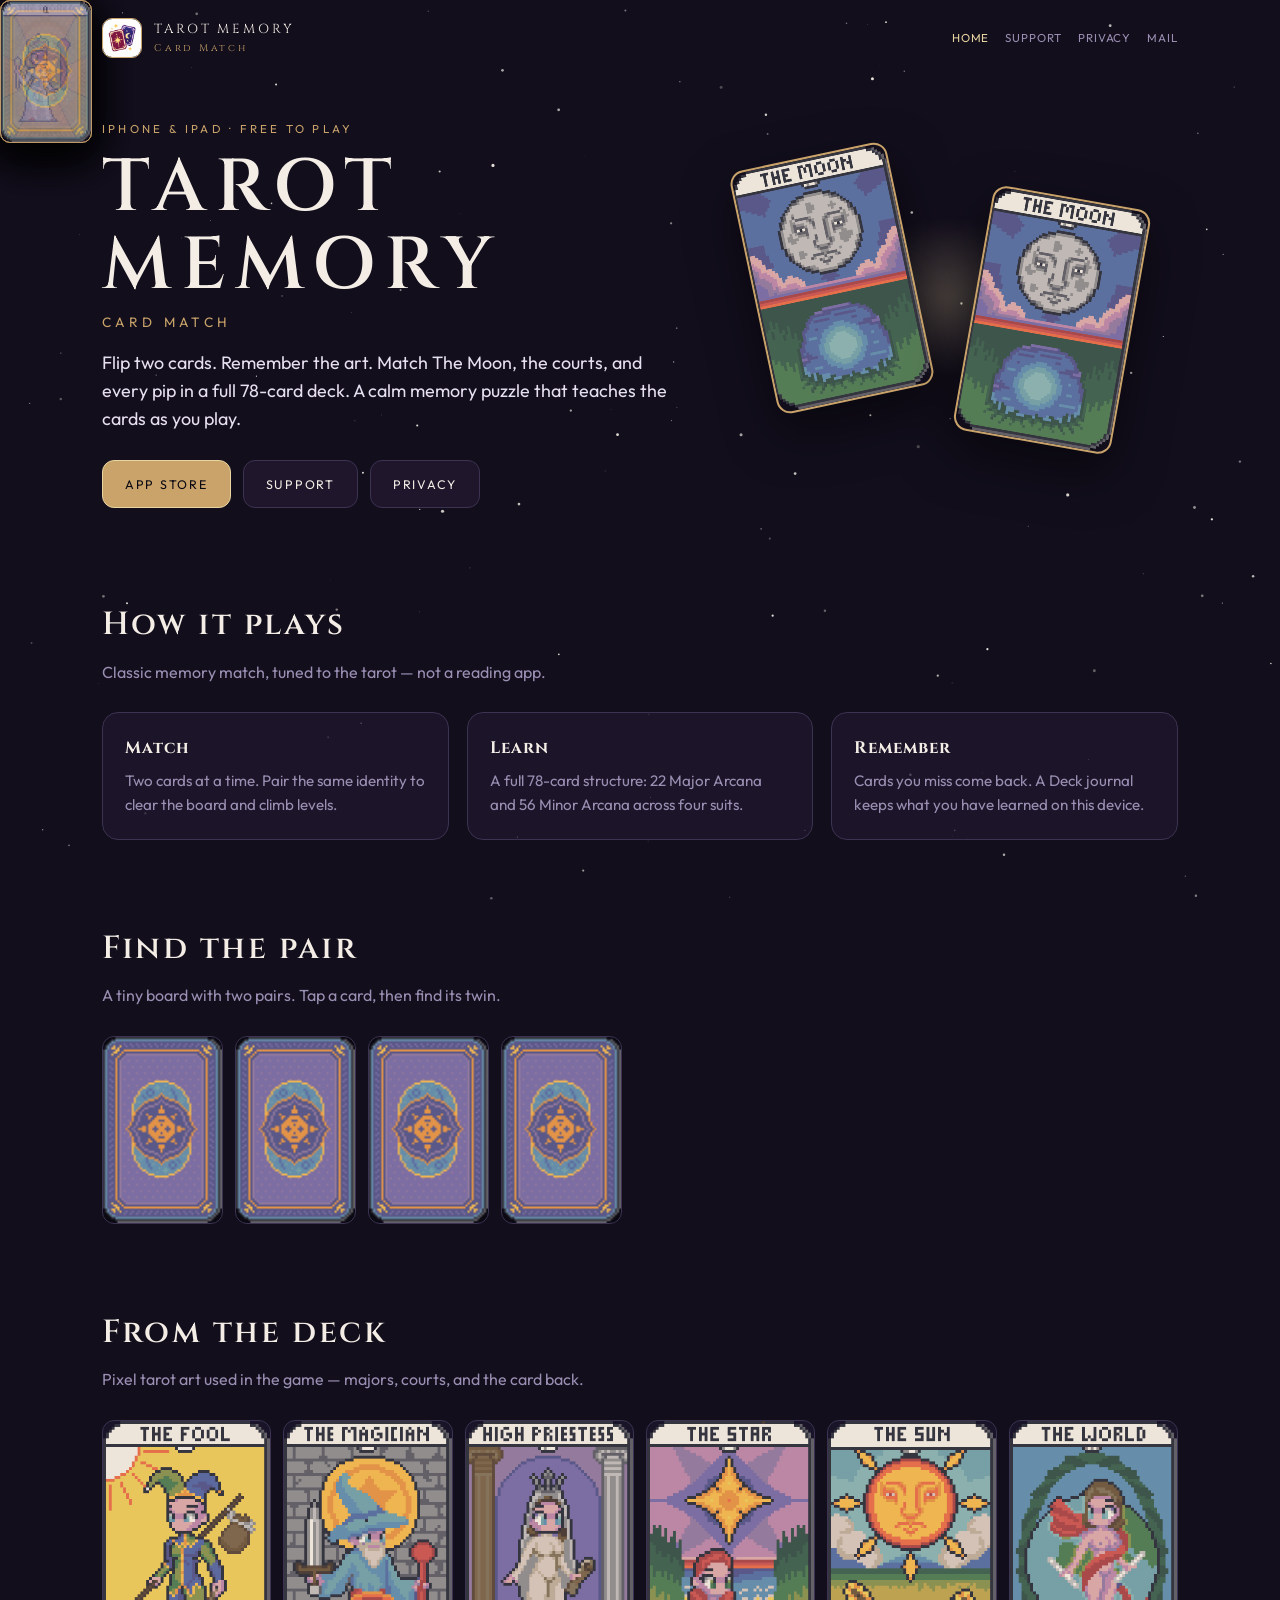
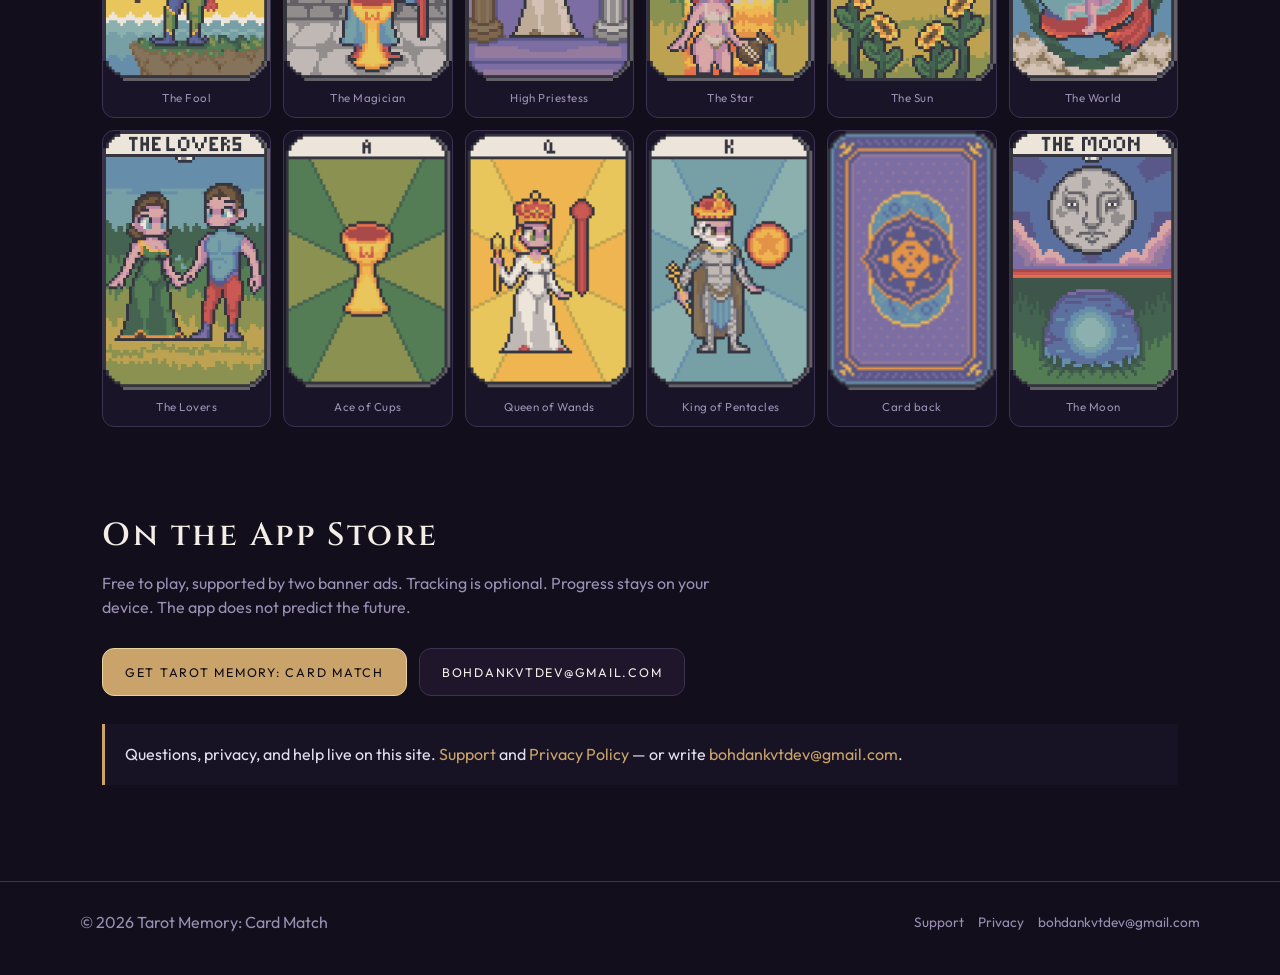
==== commit 2f5e0d06: "commit 2134511" ====
--- a/index.html
+++ b/index.html
@@ -3,34 +3,34 @@
   <head>
     <meta charset="utf-8" />
     <meta name="viewport" content="width=device-width, initial-scale=1" />
-    <title>Tarot Memory — 78-card tarot memory game for iPhone</title>
+    <title>Tarot Memory: Card Match — 78-card tarot memory game for iPhone</title>
     <meta
       name="description"
-      content="Tarot Memory is a free iOS memory game. Flip two cards, remember the art, and match a full 78-card tarot deck. Not fortune-telling. Progress stays on your device."
+      content="Tarot Memory: Card Match is a free iOS memory game. Flip two cards, remember the art, and match a full 78-card tarot deck. Not fortune-telling. Progress stays on your device."
     />
     <meta name="robots" content="index,follow,max-image-preview:large" />
-    <meta name="author" content="Tarot Memory" />
+    <meta name="author" content="Tarot Memory: Card Match" />
     <meta name="theme-color" content="#120E1C" />
-    <meta name="application-name" content="Tarot Memory" />
-    <meta name="apple-mobile-web-app-title" content="Tarot Memory" />
+    <meta name="application-name" content="Tarot Memory: Card Match" />
+    <meta name="apple-mobile-web-app-title" content="Tarot Memory: Card Match" />
     <link rel="canonical" href="https://tarotmatch-iota.vercel.app/" />
     <link rel="icon" href="https://tarotmatch-iota.vercel.app/assets/favicon.png" type="image/png" sizes="482x485" />
     <link rel="apple-touch-icon" href="https://tarotmatch-iota.vercel.app/assets/icon.png" />
     <meta property="og:type" content="website" />
-    <meta property="og:site_name" content="Tarot Memory" />
+    <meta property="og:site_name" content="Tarot Memory: Card Match" />
     <meta property="og:locale" content="en_US" />
     <meta property="og:url" content="https://tarotmatch-iota.vercel.app/" />
-    <meta property="og:title" content="Tarot Memory — 78-card tarot memory game for iPhone" />
+    <meta property="og:title" content="Tarot Memory: Card Match — 78-card tarot memory game for iPhone" />
     <meta
       property="og:description"
       content="Flip, remember, and pair majors, courts, and pips. A calm iOS memory puzzle that teaches the tarot as you play."
     />
     <meta property="og:image" content="https://tarotmatch-iota.vercel.app/assets/icon.png" />
-    <meta property="og:image:alt" content="Tarot Memory app icon" />
+    <meta property="og:image:alt" content="Tarot Memory: Card Match app icon" />
     <meta property="og:image:width" content="482" />
     <meta property="og:image:height" content="485" />
     <meta name="twitter:card" content="summary" />
-    <meta name="twitter:title" content="Tarot Memory — 78-card tarot memory game" />
+    <meta name="twitter:title" content="Tarot Memory: Card Match — 78-card tarot memory game" />
     <meta
       name="twitter:description"
       content="Free iOS memory matching with a full tarot deck. Not a reading app."
@@ -50,22 +50,22 @@
         "@graph": [
           {
             "@type": "WebSite",
-            "name": "Tarot Memory",
+            "name": "Tarot Memory: Card Match",
             "url": "https://tarotmatch-iota.vercel.app/",
-            "description": "Official site for Tarot Memory, a free iOS memory game with a full 78-card tarot deck.",
+            "description": "Official site for Tarot Memory: Card Match, a free iOS memory game with a full 78-card tarot deck.",
             "publisher": { "@id": "https://tarotmatch-iota.vercel.app/#org" }
           },
           {
             "@type": "Organization",
             "@id": "https://tarotmatch-iota.vercel.app/#org",
-            "name": "Tarot Memory",
+            "name": "Tarot Memory: Card Match",
             "url": "https://tarotmatch-iota.vercel.app/",
             "email": "bohdankvtdev@gmail.com",
             "logo": "https://tarotmatch-iota.vercel.app/assets/icon.png"
           },
           {
             "@type": "SoftwareApplication",
-            "name": "Tarot Memory",
+            "name": "Tarot Memory: Card Match",
             "applicationCategory": "GameApplication",
             "operatingSystem": "iOS",
             "url": "https://tarotmatch-iota.vercel.app/",
@@ -92,6 +92,7 @@
           <div>
             <p class="kicker">iPhone &amp; iPad · free to play</p>
             <h1>TAROT MEMORY</h1>
+            <p class="title-sub">Card Match</p>
             <p class="lede">
               Flip two cards. Remember the art. Match The Moon, the courts, and every pip in a full
               78-card deck. A calm memory puzzle that teaches the cards as you play.
@@ -143,51 +144,51 @@
           <p class="sub">Pixel tarot art used in the game — majors, courts, and the card back.</p>
           <div class="gallery">
             <figure>
-              <img src="assets/cards/0_the_fool.png" alt="The Fool tarot card from Tarot Memory" width="232" height="360" />
+              <img src="assets/cards/0_the_fool.png" alt="The Fool tarot card from Tarot Memory: Card Match" width="232" height="360" />
               <figcaption>The Fool</figcaption>
             </figure>
             <figure>
-              <img src="assets/cards/1_the_magician.png" alt="The Magician tarot card from Tarot Memory" width="232" height="360" />
+              <img src="assets/cards/1_the_magician.png" alt="The Magician tarot card from Tarot Memory: Card Match" width="232" height="360" />
               <figcaption>The Magician</figcaption>
             </figure>
             <figure>
-              <img src="assets/cards/2_high_priestess.png" alt="The High Priestess tarot card from Tarot Memory" width="232" height="360" />
+              <img src="assets/cards/2_high_priestess.png" alt="The High Priestess tarot card from Tarot Memory: Card Match" width="232" height="360" />
               <figcaption>High Priestess</figcaption>
             </figure>
             <figure>
-              <img src="assets/cards/17_the_star.png" alt="The Star tarot card from Tarot Memory" width="232" height="360" />
+              <img src="assets/cards/17_the_star.png" alt="The Star tarot card from Tarot Memory: Card Match" width="232" height="360" />
               <figcaption>The Star</figcaption>
             </figure>
             <figure>
-              <img src="assets/cards/19_the_sun.png" alt="The Sun tarot card from Tarot Memory" width="232" height="360" />
+              <img src="assets/cards/19_the_sun.png" alt="The Sun tarot card from Tarot Memory: Card Match" width="232" height="360" />
               <figcaption>The Sun</figcaption>
             </figure>
             <figure>
-              <img src="assets/cards/21_the_world.png" alt="The World tarot card from Tarot Memory" width="232" height="360" />
+              <img src="assets/cards/21_the_world.png" alt="The World tarot card from Tarot Memory: Card Match" width="232" height="360" />
               <figcaption>The World</figcaption>
             </figure>
             <figure>
-              <img src="assets/cards/6_the_lovers.png" alt="The Lovers tarot card from Tarot Memory" width="232" height="360" />
+              <img src="assets/cards/6_the_lovers.png" alt="The Lovers tarot card from Tarot Memory: Card Match" width="232" height="360" />
               <figcaption>The Lovers</figcaption>
             </figure>
             <figure>
-              <img src="assets/cards/ace_of_cups.png" alt="Ace of Cups tarot card from Tarot Memory" width="120" height="184" />
+              <img src="assets/cards/ace_of_cups.png" alt="Ace of Cups tarot card from Tarot Memory: Card Match" width="120" height="184" />
               <figcaption>Ace of Cups</figcaption>
             </figure>
             <figure>
-              <img src="assets/cards/queen_of_wands.png" alt="Queen of Wands tarot card from Tarot Memory" width="120" height="184" />
+              <img src="assets/cards/queen_of_wands.png" alt="Queen of Wands tarot card from Tarot Memory: Card Match" width="120" height="184" />
               <figcaption>Queen of Wands</figcaption>
             </figure>
             <figure>
-              <img src="assets/cards/king_of_pentacles.png" alt="King of Pentacles tarot card from Tarot Memory" width="120" height="184" />
+              <img src="assets/cards/king_of_pentacles.png" alt="King of Pentacles tarot card from Tarot Memory: Card Match" width="120" height="184" />
               <figcaption>King of Pentacles</figcaption>
             </figure>
             <figure>
-              <img src="assets/cards/22_card_back.png" alt="Tarot Memory card back" width="58" height="90" />
+              <img src="assets/cards/22_card_back.png" alt="Tarot Memory: Card Match card back" width="58" height="90" />
               <figcaption>Card back</figcaption>
             </figure>
             <figure>
-              <img src="assets/cards/18_the_moon.png" alt="The Moon tarot card from Tarot Memory" width="232" height="360" />
+              <img src="assets/cards/18_the_moon.png" alt="The Moon tarot card from Tarot Memory: Card Match" width="232" height="360" />
               <figcaption>The Moon</figcaption>
             </figure>
           </div>
@@ -200,7 +201,7 @@
             device. The app does not predict the future.
           </p>
           <div class="actions">
-            <a class="btn btn-primary" data-app-store href="#download">Get Tarot Memory</a>
+            <a class="btn btn-primary" data-app-store href="#download">Get Tarot Memory: Card Match</a>
             <a class="btn btn-ghost" href="mailto:bohdankvtdev@gmail.com" data-email>bohdankvtdev@gmail.com</a>
           </div>
           <div class="note">
--- a/css/style.css
+++ b/css/style.css
@@ -126,6 +126,27 @@
   font-size: 0.82rem;
 }
 
+.brand-text {
+  display: flex;
+  flex-direction: column;
+  gap: 2px;
+  letter-spacing: 0.22em;
+}
+
+.brand-sub {
+  font-size: 0.62rem;
+  letter-spacing: 0.28em;
+  color: var(--accent);
+}
+
+.title-sub {
+  margin: -8px 0 16px;
+  color: var(--accent);
+  letter-spacing: 0.32em;
+  text-transform: uppercase;
+  font-size: 0.85rem;
+}
+
 .brand img {
   width: 40px;
   height: 40px;
